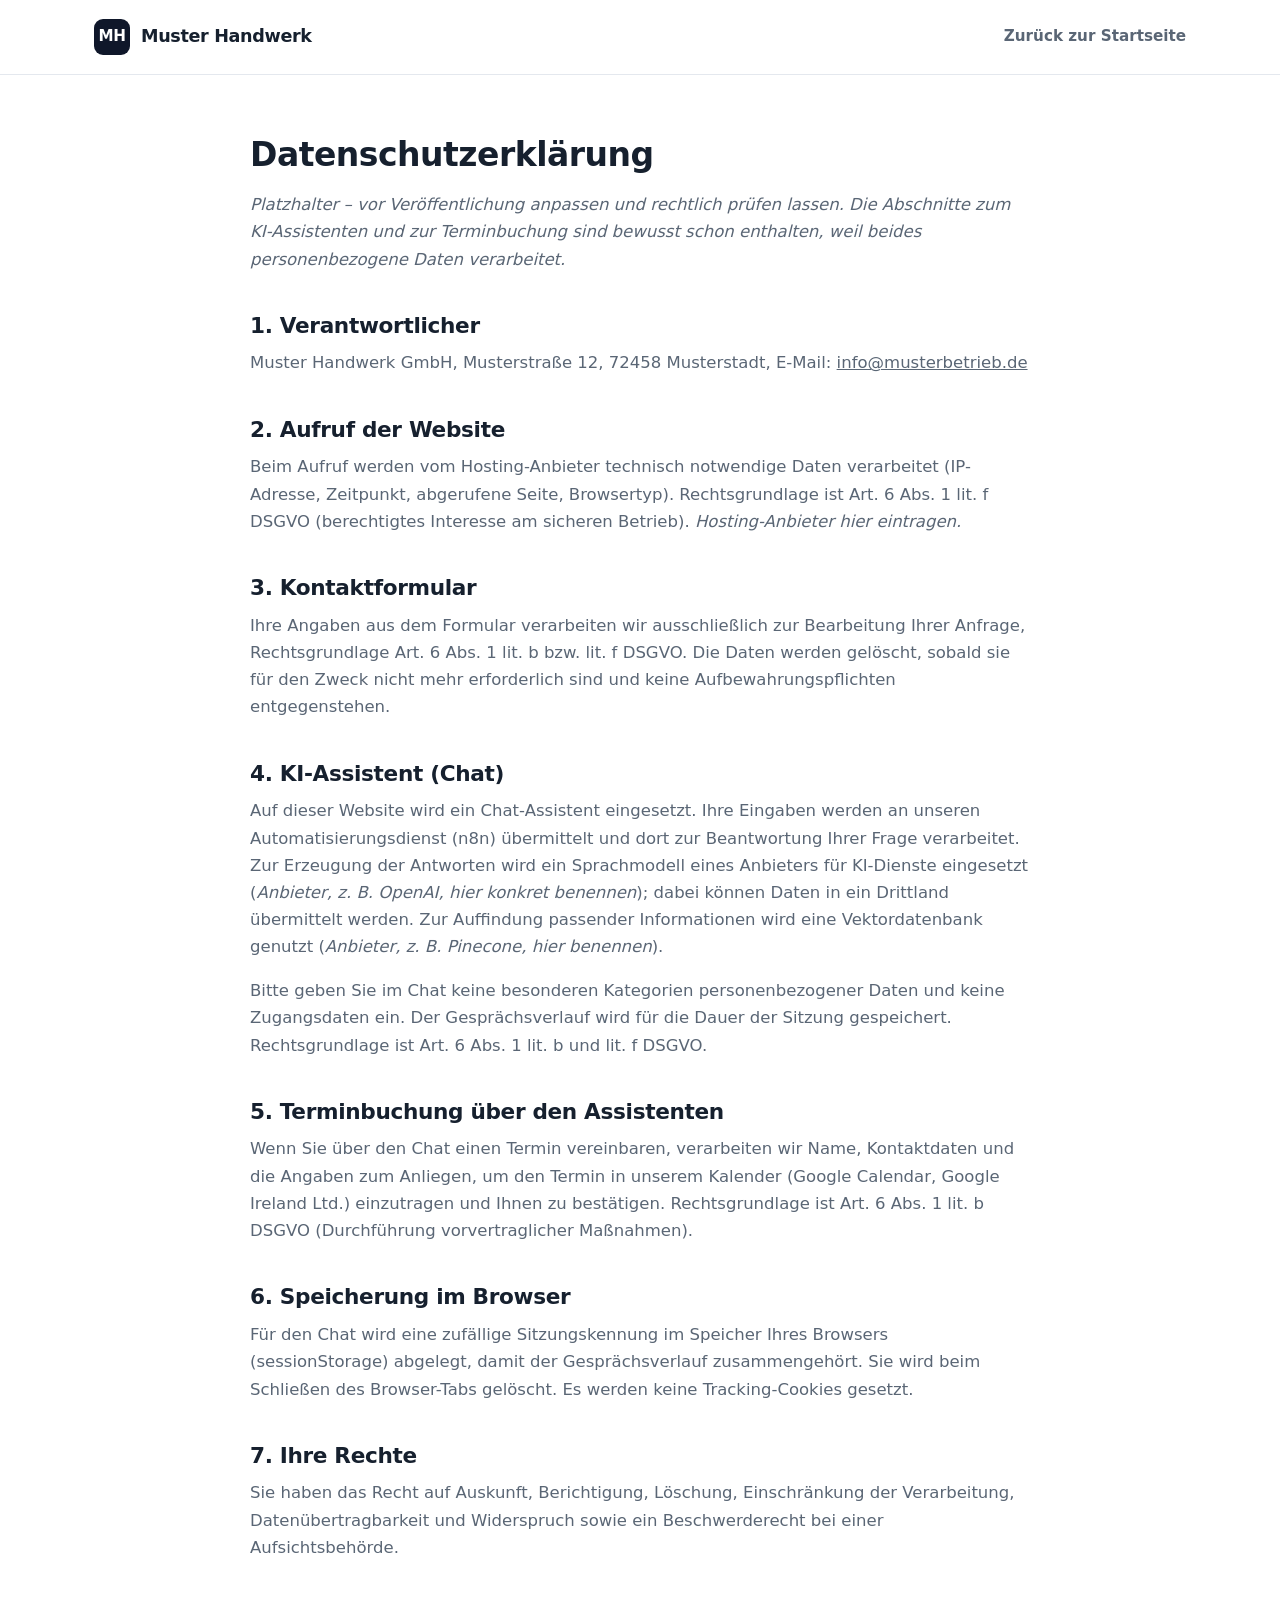
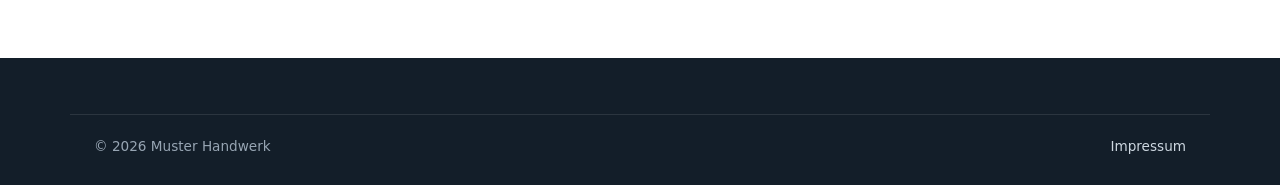
==== datenschutz.html @ c3aaf813 "Initialisierung der website" ====
<!doctype html>
<html lang="de">
<head>
  <meta charset="utf-8">
  <meta name="viewport" content="width=device-width, initial-scale=1">
  <title>Datenschutz</title>
  <link rel="stylesheet" href="assets/style.css">
  <link rel="icon" href="data:,">
</head>
<body>

<header class="kopf">
  <div class="wrap kopf__inhalt">
    <a class="logo" href="index.html">
      <span class="logo__mark">MH</span>
      <span data-cfg="firma.name">Muster Handwerk</span>
    </a>
    <nav class="nav" id="nav"><a href="index.html">Zurück zur Startseite</a></nav>
  </div>
</header>

<main class="wrap rechtstext">
  <h1>Datenschutzerklärung</h1>
  <p><em>Platzhalter – vor Veröffentlichung anpassen und rechtlich prüfen lassen. Die Abschnitte zum
    KI-Assistenten und zur Terminbuchung sind bewusst schon enthalten, weil beides personenbezogene
    Daten verarbeitet.</em></p>

  <h2>1. Verantwortlicher</h2>
  <p>
    <span data-cfg="firma.name"></span> <span data-cfg="firma.rechtsform"></span>,
    <span data-cfg="kontakt.strasse"></span>,
    <span data-cfg="kontakt.plz"></span> <span data-cfg="kontakt.stadt"></span>,
    E-Mail: <a href="#" data-mail><span data-cfg="kontakt.email"></span></a>
  </p>

  <h2>2. Aufruf der Website</h2>
  <p>Beim Aufruf werden vom Hosting-Anbieter technisch notwendige Daten verarbeitet (IP-Adresse,
    Zeitpunkt, abgerufene Seite, Browsertyp). Rechtsgrundlage ist Art. 6 Abs. 1 lit. f DSGVO
    (berechtigtes Interesse am sicheren Betrieb). <em>Hosting-Anbieter hier eintragen.</em></p>

  <h2>3. Kontaktformular</h2>
  <p>Ihre Angaben aus dem Formular verarbeiten wir ausschließlich zur Bearbeitung Ihrer Anfrage,
    Rechtsgrundlage Art. 6 Abs. 1 lit. b bzw. lit. f DSGVO. Die Daten werden gelöscht, sobald sie
    für den Zweck nicht mehr erforderlich sind und keine Aufbewahrungspflichten entgegenstehen.</p>

  <h2>4. KI-Assistent (Chat)</h2>
  <p>Auf dieser Website wird ein Chat-Assistent eingesetzt. Ihre Eingaben werden an unseren
    Automatisierungsdienst (n8n) übermittelt und dort zur Beantwortung Ihrer Frage verarbeitet.
    Zur Erzeugung der Antworten wird ein Sprachmodell eines Anbieters für KI-Dienste eingesetzt
    (<em>Anbieter, z. B. OpenAI, hier konkret benennen</em>); dabei können Daten in ein Drittland
    übermittelt werden. Zur Auffindung passender Informationen wird eine Vektordatenbank genutzt
    (<em>Anbieter, z. B. Pinecone, hier benennen</em>).</p>
  <p>Bitte geben Sie im Chat keine besonderen Kategorien personenbezogener Daten und keine
    Zugangsdaten ein. Der Gesprächsverlauf wird für die Dauer der Sitzung gespeichert.
    Rechtsgrundlage ist Art. 6 Abs. 1 lit. b und lit. f DSGVO.</p>

  <h2>5. Terminbuchung über den Assistenten</h2>
  <p>Wenn Sie über den Chat einen Termin vereinbaren, verarbeiten wir Name, Kontaktdaten und die
    Angaben zum Anliegen, um den Termin in unserem Kalender (Google Calendar, Google Ireland Ltd.)
    einzutragen und Ihnen zu bestätigen. Rechtsgrundlage ist Art. 6 Abs. 1 lit. b DSGVO
    (Durchführung vorvertraglicher Maßnahmen).</p>

  <h2>6. Speicherung im Browser</h2>
  <p>Für den Chat wird eine zufällige Sitzungskennung im Speicher Ihres Browsers
    (sessionStorage) abgelegt, damit der Gesprächsverlauf zusammengehört. Sie wird beim Schließen
    des Browser-Tabs gelöscht. Es werden keine Tracking-Cookies gesetzt.</p>

  <h2>7. Ihre Rechte</h2>
  <p>Sie haben das Recht auf Auskunft, Berichtigung, Löschung, Einschränkung der Verarbeitung,
    Datenübertragbarkeit und Widerspruch sowie ein Beschwerderecht bei einer Aufsichtsbehörde.</p>
</main>

<footer class="fuss">
  <div class="wrap fuss__unten">
    <span>© <span data-jahr></span> <span data-cfg="firma.name"></span></span>
    <span><a href="impressum.html">Impressum</a></span>
  </div>
</footer>

<script src="assets/config.js"></script>
<script src="assets/app.js"></script>
</body>
</html>
---- assets/style.css ----
/* Demoseite Handwerk - Layout & Design.
   Farben kommen aus config.js und werden von app.js als CSS-Variablen gesetzt. */

:root {
  --primaer: #0f172a;
  --akzent: #2563eb;
  --akzent-dark: #1d4ed8;
  --akzent-hell: #eaf0fe;
  --akzent-licht: #93b4fd;   /* fuer blaue Akzente auf dunklem Grund */
  --akzent-text: #fff;
  --hell: #f6f8fb;
  --text: #16202e;
  --text-leise: #5a6675;
  --linie: #e4e8ee;
  --weiss: #fff;
  --radius: 8px;
  --schatten: 0 1px 2px rgba(15, 23, 42, .05), 0 10px 28px rgba(15, 23, 42, .07);
  --breite: 1140px;
  --font: "Inter", "Segoe UI", system-ui, -apple-system, sans-serif;
}

* { box-sizing: border-box; }
html { scroll-behavior: smooth; }
body {
  margin: 0; font-family: var(--font); color: var(--text);
  background: var(--weiss); line-height: 1.65; font-size: 16.5px;
  -webkit-font-smoothing: antialiased;
}
img { max-width: 100%; display: block; }
a { color: inherit; }

.wrap { max-width: var(--breite); margin: 0 auto; padding: 0 24px; }
.abschnitt { padding: 88px 0; }
.abschnitt--hell { background: var(--hell); }
.abschnitt--dunkel { background: var(--primaer); color: #eef1f4; }

h1, h2, h3 { line-height: 1.2; letter-spacing: -.015em; margin: 0 0 .5em; }
h2 { font-size: clamp(1.7rem, 3.4vw, 2.4rem); }
h3 { font-size: 1.16rem; }
p { margin: 0 0 1em; }

.kicker {
  display: inline-block; font-size: .78rem; font-weight: 700; letter-spacing: .13em;
  text-transform: uppercase; color: var(--akzent-dark); margin-bottom: 12px;
}
.abschnitt--dunkel .kicker { color: var(--akzent-licht); }
.lead { font-size: 1.08rem; color: var(--text-leise); max-width: 62ch; }
.abschnitt--dunkel .lead { color: #b9c3ce; }
.kopfzeile-block { max-width: 62ch; margin-bottom: 44px; }

/* --- Buttons --- */
.btn {
  display: inline-flex; align-items: center; gap: 9px; cursor: pointer;
  padding: 13px 24px; border-radius: var(--radius); border: 1.5px solid transparent;
  font: inherit; font-weight: 650; font-size: .97rem; text-decoration: none;
  transition: transform .12s ease, background .18s ease, box-shadow .18s ease;
}
.btn:active { transform: translateY(1px); }
.btn--primaer { background: var(--akzent); color: var(--akzent-text); }
.btn--primaer:hover { background: var(--akzent-dark); }
.btn--dunkel { background: var(--primaer); color: #fff; }
.btn--dunkel:hover { background: #1e293b; }
.btn--geist { background: transparent; border-color: rgba(255, 255, 255, .34); color: #fff; }
.btn--geist:hover { background: rgba(255, 255, 255, .1); }
.btn--linie { background: var(--weiss); border-color: var(--linie); color: var(--text); }
.btn--linie:hover { border-color: var(--primaer); }

/* --- Kopfzeile --- */
.kopf {
  position: sticky; top: 0; z-index: 40; background: rgba(255, 255, 255, .93);
  backdrop-filter: blur(10px); border-bottom: 1px solid var(--linie);
}
.kopf__inhalt { display: flex; align-items: center; gap: 28px; height: 74px; }
.logo { display: flex; align-items: center; gap: 11px; font-weight: 800; font-size: 1.1rem; text-decoration: none; letter-spacing: -.02em; }
.logo__mark {
  width: 36px; height: 36px; border-radius: 9px; background: var(--primaer); color: #fff;
  display: grid; place-items: center; font-size: .95rem; font-weight: 800;
}
.logo img { max-height: 40px; width: auto; }
.nav { display: flex; gap: 26px; margin-left: auto; }
.nav a { text-decoration: none; font-weight: 550; font-size: .95rem; color: var(--text-leise); }
.nav a:hover { color: var(--primaer); }
.kopf__tel { display: flex; align-items: center; gap: 8px; font-weight: 700; text-decoration: none; white-space: nowrap; }
.kopf__burger { display: none; background: none; border: 0; font-size: 1.6rem; cursor: pointer; margin-left: auto; }

/* --- Hero: Text links, Bild rechts --- */
.hero { padding: 72px 0 64px; background: var(--weiss); }
.hero__raster { display: grid; grid-template-columns: 1.05fr .95fr; gap: 56px; align-items: center; }
.hero h1 { font-size: clamp(2rem, 4.6vw, 3.1rem); margin-bottom: 18px; }
.hero__lead { font-size: 1.12rem; color: var(--text-leise); max-width: 52ch; }
.hero__badge {
  display: inline-flex; align-items: center; gap: 9px; background: var(--hell);
  border: 1px solid var(--linie); padding: 7px 14px; border-radius: 999px;
  font-size: .83rem; font-weight: 600; margin-bottom: 20px; color: var(--text-leise);
}
.punkt { width: 8px; height: 8px; border-radius: 50%; background: #22c55e; box-shadow: 0 0 0 4px rgba(34, 197, 94, .18); }
.hero__aktionen { display: flex; flex-wrap: wrap; gap: 12px; margin-top: 30px; }
.hero__bild { border-radius: 14px; overflow: hidden; background: var(--hell); box-shadow: var(--schatten); }
.hero__bild img { width: 100%; height: 100%; object-fit: cover; aspect-ratio: 4 / 3; }

/* --- Zahlenleiste --- */
.fakten { display: grid; grid-template-columns: repeat(auto-fit, minmax(160px, 1fr)); gap: 24px; padding: 30px 0; border-top: 1px solid var(--linie); border-bottom: 1px solid var(--linie); }
.fakt b { display: block; font-size: 1.7rem; letter-spacing: -.02em; color: var(--primaer); }
.fakt span { font-size: .87rem; color: var(--text-leise); }

/* --- Leistungen --- */
.raster { display: grid; gap: 24px; grid-template-columns: repeat(auto-fit, minmax(295px, 1fr)); }
.karte {
  background: var(--weiss); border: 1px solid var(--linie); border-radius: 12px; overflow: hidden;
  transition: box-shadow .18s ease, border-color .18s ease;
}
.karte:hover { box-shadow: var(--schatten); border-color: #ccd5e0; }
.karte__bild { display: block; width: 100%; aspect-ratio: 16 / 10; object-fit: cover; background: var(--hell); }
.karte__inhalt { padding: 26px 26px 28px; }
.karte__icon {
  width: 44px; height: 44px; border-radius: 10px; background: var(--akzent-hell); color: var(--akzent-dark);
  display: grid; place-items: center; margin-bottom: 16px;
}
.karte__icon svg { width: 26px; height: 26px; }
.karte ul { list-style: none; padding: 0; margin: 16px 0 0; }
.karte li { position: relative; padding-left: 24px; font-size: .94rem; color: var(--text-leise); margin-bottom: 7px; }
.karte li::before {
  content: ""; position: absolute; left: 2px; top: .58em; width: 9px; height: 5px;
  border-left: 2px solid var(--akzent); border-bottom: 2px solid var(--akzent); transform: rotate(-45deg);
}
.karte__frage {
  margin-top: 20px; background: none; border: 0; padding: 0; cursor: pointer; font: inherit;
  font-size: .92rem; font-weight: 650; color: var(--akzent-dark); display: inline-flex; align-items: center; gap: 6px;
}
.karte__frage:hover { color: var(--primaer); }

/* --- Ablauf --- */
.schritte { display: grid; gap: 28px; grid-template-columns: repeat(auto-fit, minmax(250px, 1fr)); counter-reset: s; }
.schritt { counter-increment: s; padding-top: 8px; }
.schritt::before {
  content: counter(s, decimal-leading-zero); display: block; font-size: 2.1rem; font-weight: 800;
  color: var(--akzent); letter-spacing: -.03em; margin-bottom: 8px;
}

/* --- Referenzen / Stimmen --- */
.ref { background: var(--weiss); border-left: 3px solid var(--akzent); border-radius: 0 12px 12px 0; padding: 24px 26px; box-shadow: var(--schatten); }
.stimmen { display: grid; gap: 22px; grid-template-columns: repeat(auto-fit, minmax(300px, 1fr)); margin-top: 40px; }
.stimme { background: rgba(255, 255, 255, .06); border: 1px solid rgba(255, 255, 255, .1); border-radius: 12px; padding: 26px; }
.stimme p { font-size: 1.03rem; }
.stimme cite { font-style: normal; font-size: .87rem; color: var(--akzent-licht); }

/* --- Notdienst --- */
.notdienst {
  display: flex; flex-wrap: wrap; align-items: center; gap: 22px; justify-content: space-between;
  background: var(--primaer); color: #fff; border-radius: 14px; padding: 30px 34px;
}
.notdienst h3 { margin: 0 0 4px; font-size: 1.25rem; }
.notdienst p { margin: 0; color: #a8b4c4; font-size: .95rem; }

/* --- Über uns --- */
.ueber-raster { display: grid; grid-template-columns: 1fr 1fr; gap: 56px; align-items: center; }
.ueber-raster img { border-radius: 14px; box-shadow: var(--schatten); aspect-ratio: 4 / 3; object-fit: cover; width: 100%; }
.haken { list-style: none; padding: 0; margin: 22px 0 0; }
.haken li { position: relative; padding-left: 28px; margin-bottom: 10px; color: var(--text-leise); }
.haken li::before {
  content: ""; position: absolute; left: 3px; top: .5em; width: 10px; height: 6px;
  border-left: 2px solid var(--akzent); border-bottom: 2px solid var(--akzent); transform: rotate(-45deg);
}

/* --- Kontakt --- */
.kontakt-raster { display: grid; gap: 44px; grid-template-columns: 1fr 1fr; align-items: start; }
.info-zeile { display: flex; gap: 14px; padding: 15px 0; border-bottom: 1px solid var(--linie); }
.info-zeile:last-child { border-bottom: 0; }
.info-zeile svg { width: 20px; height: 20px; color: var(--akzent-dark); flex: none; margin-top: 3px; }
.info-zeile b { display: block; font-size: .8rem; text-transform: uppercase; letter-spacing: .07em; color: var(--text-leise); font-weight: 700; }
.info-zeile a { text-decoration: none; font-weight: 600; }
.zeiten { list-style: none; margin: 0; padding: 0; }
.zeiten li { display: flex; justify-content: space-between; gap: 16px; font-size: .93rem; padding: 5px 0; }
.zeiten span:last-child { color: var(--text-leise); }

form { background: var(--weiss); border: 1px solid var(--linie); border-radius: 14px; padding: 30px; box-shadow: var(--schatten); }
.feld { margin-bottom: 16px; }
.feld label { display: block; font-size: .86rem; font-weight: 650; margin-bottom: 6px; }
.feld input, .feld textarea, .feld select {
  width: 100%; padding: 11px 13px; border: 1.5px solid var(--linie); border-radius: 8px;
  font: inherit; font-size: .95rem; background: #fdfcfb;
}
.feld input:focus, .feld textarea:focus, .feld select:focus { outline: 0; border-color: var(--akzent); background: #fff; }
.feld textarea { min-height: 118px; resize: vertical; }
.form-hinweis { font-size: .8rem; color: var(--text-leise); margin: 12px 0 0; }
.form-status { font-size: .9rem; margin-top: 12px; font-weight: 600; }

/* --- FAQ --- */
.faq { max-width: 800px; }
.faq details { border-bottom: 1px solid var(--linie); padding: 4px 0; }
.faq summary { cursor: pointer; padding: 16px 0; font-weight: 650; list-style: none; display: flex; justify-content: space-between; gap: 16px; }
.faq summary::-webkit-details-marker { display: none; }
.faq summary::after { content: "+"; color: var(--akzent-dark); font-size: 1.35rem; line-height: 1; }
.faq details[open] summary::after { content: "\2013"; }
.faq details p { color: var(--text-leise); margin: 0 0 16px; padding-right: 40px; }

/* --- Fusszeile --- */
.fuss { background: #131e29; color: #97a5b3; padding: 56px 0 28px; font-size: .92rem; }
.fuss a { color: #cdd7e0; text-decoration: none; }
.fuss a:hover { color: var(--akzent-licht); }
.fuss__raster { display: grid; gap: 34px; grid-template-columns: 1.6fr 1fr 1fr; margin-bottom: 34px; }
.fuss h4 { color: #fff; font-size: .82rem; text-transform: uppercase; letter-spacing: .1em; margin: 0 0 14px; }
.fuss ul { list-style: none; margin: 0; padding: 0; }
.fuss li { margin-bottom: 8px; }
.fuss__unten { border-top: 1px solid rgba(255, 255, 255, .1); padding-top: 20px; display: flex; flex-wrap: wrap; gap: 14px; justify-content: space-between; font-size: .85rem; }

/* --- Chat-Widget --- */
.chat-knopf {
  position: fixed; right: 22px; bottom: 22px; z-index: 60; display: flex; align-items: center; gap: 10px;
  background: var(--primaer); color: #fff; border: 0; border-radius: 999px; padding: 14px 22px 14px 18px;
  font: inherit; font-weight: 650; cursor: pointer; box-shadow: 0 10px 30px rgba(16, 28, 40, .34);
  transition: transform .15s ease;
}
.chat-knopf:hover { transform: translateY(-2px); }
.chat-knopf svg { width: 21px; height: 21px; }
.chat-knopf__ping { position: absolute; top: 10px; right: 14px; width: 10px; height: 10px; border-radius: 50%; background: #5ddc9a; }
.chat-knopf[hidden] { display: none; }

.chat {
  position: fixed; right: 22px; bottom: 22px; z-index: 61; width: 396px; max-width: calc(100vw - 32px);
  height: 620px; max-height: calc(100vh - 40px); background: var(--weiss); border-radius: 18px;
  box-shadow: 0 24px 64px rgba(13, 22, 32, .34); display: flex; flex-direction: column; overflow: hidden;
  animation: chat-auf .2s ease;
}
@keyframes chat-auf { from { opacity: 0; transform: translateY(14px); } }
.chat[hidden] { display: none; }
.chat__kopf { background: var(--primaer); color: #fff; padding: 17px 18px; display: flex; align-items: center; gap: 12px; }
.chat__avatar { width: 40px; height: 40px; border-radius: 11px; background: var(--akzent); color: var(--akzent-text); display: grid; place-items: center; font-weight: 800; flex: none; }
.chat__kopf strong { display: block; font-size: .97rem; }
.chat__kopf span { font-size: .8rem; color: #b5c1cd; }
.chat__zu { margin-left: auto; background: none; border: 0; color: #fff; font-size: 1.5rem; line-height: 1; cursor: pointer; opacity: .75; }
.chat__zu:hover { opacity: 1; }
.chat__verlauf { flex: 1; overflow-y: auto; padding: 20px 18px; background: var(--hell); display: flex; flex-direction: column; gap: 12px; }
.blase { max-width: 84%; padding: 12px 15px; border-radius: 14px; font-size: .95rem; line-height: 1.55; word-wrap: break-word; }
.blase p { margin: 0 0 .6em; }
.blase p:last-child { margin-bottom: 0; }
.blase--bot { background: var(--weiss); border: 1px solid var(--linie); border-bottom-left-radius: 4px; align-self: flex-start; }
.blase--ich { background: var(--primaer); color: #fff; border-bottom-right-radius: 4px; align-self: flex-end; }
.blase--hinweis { align-self: center; background: var(--akzent-hell); border: 1px dashed #a9c0f5; color: #1e3a8a; font-size: .84rem; text-align: center; max-width: 100%; }
.blase a { color: var(--akzent-dark); }
.blase--ich a { color: #a9c8ff; }
.tippt { display: flex; gap: 4px; align-self: flex-start; padding: 14px 16px; background: var(--weiss); border: 1px solid var(--linie); border-radius: 14px; }
.tippt i { width: 7px; height: 7px; border-radius: 50%; background: #b3bcc6; animation: tippt 1.2s infinite; }
.tippt i:nth-child(2) { animation-delay: .18s; }
.tippt i:nth-child(3) { animation-delay: .36s; }
@keyframes tippt { 0%, 60%, 100% { opacity: .35; transform: translateY(0); } 30% { opacity: 1; transform: translateY(-3px); } }
.chat__vorschlaege { display: flex; flex-wrap: wrap; gap: 7px; padding: 0 18px 12px; background: var(--hell); }
.chat__vorschlaege button {
  background: var(--weiss); border: 1px solid var(--linie); border-radius: 999px; padding: 7px 13px;
  font: inherit; font-size: .84rem; cursor: pointer; color: var(--text-leise);
}
.chat__vorschlaege button:hover { border-color: var(--akzent); color: var(--text); }
.chat__eingabe { display: flex; gap: 9px; padding: 13px 14px; border-top: 1px solid var(--linie); background: var(--weiss); }
.chat__eingabe textarea {
  flex: 1; border: 1.5px solid var(--linie); border-radius: 10px; padding: 10px 12px; font: inherit;
  font-size: .94rem; resize: none; max-height: 110px; min-height: 42px;
}
.chat__eingabe textarea:focus { outline: 0; border-color: var(--akzent); }
.chat__senden { border: 0; background: var(--akzent); color: var(--akzent-text); border-radius: 10px; width: 44px; display: grid; place-items: center; cursor: pointer; flex: none; }
.chat__senden:disabled { opacity: .45; cursor: default; }
.chat__senden svg { width: 19px; height: 19px; }
.chat__fuss { font-size: .72rem; color: var(--text-leise); text-align: center; padding: 0 14px 11px; background: var(--weiss); }

/* --- Rechtstexte --- */
.rechtstext { max-width: 780px; padding: 60px 0 80px; }
.rechtstext h2 { font-size: 1.35rem; margin-top: 40px; }
.rechtstext p, .rechtstext li { color: var(--text-leise); }

/* --- Mobil --- */
@media (max-width: 900px) {
  .kontakt-raster, .fuss__raster, .hero__raster, .ueber-raster { grid-template-columns: 1fr; gap: 36px; }
  .hero { padding: 48px 0 40px; }
}
@media (max-width: 760px) {
  .abschnitt { padding: 60px 0; }
  .kopf__tel span { display: none; }
  .nav {
    position: absolute; top: 74px; left: 0; right: 0; flex-direction: column; gap: 0;
    background: #fff; border-bottom: 1px solid var(--linie); padding: 8px 24px 18px; display: none;
  }
  .nav.offen { display: flex; }
  .nav a { padding: 11px 0; border-bottom: 1px solid var(--linie); }
  .kopf__burger { display: block; }
  .kopf__tel { margin-left: 0; }
  .notdienst { padding: 26px; }
  .chat { right: 0; bottom: 0; width: 100%; max-width: 100%; height: 100%; max-height: 100%; border-radius: 0; }
  .chat-knopf { right: 16px; bottom: 16px; }
}
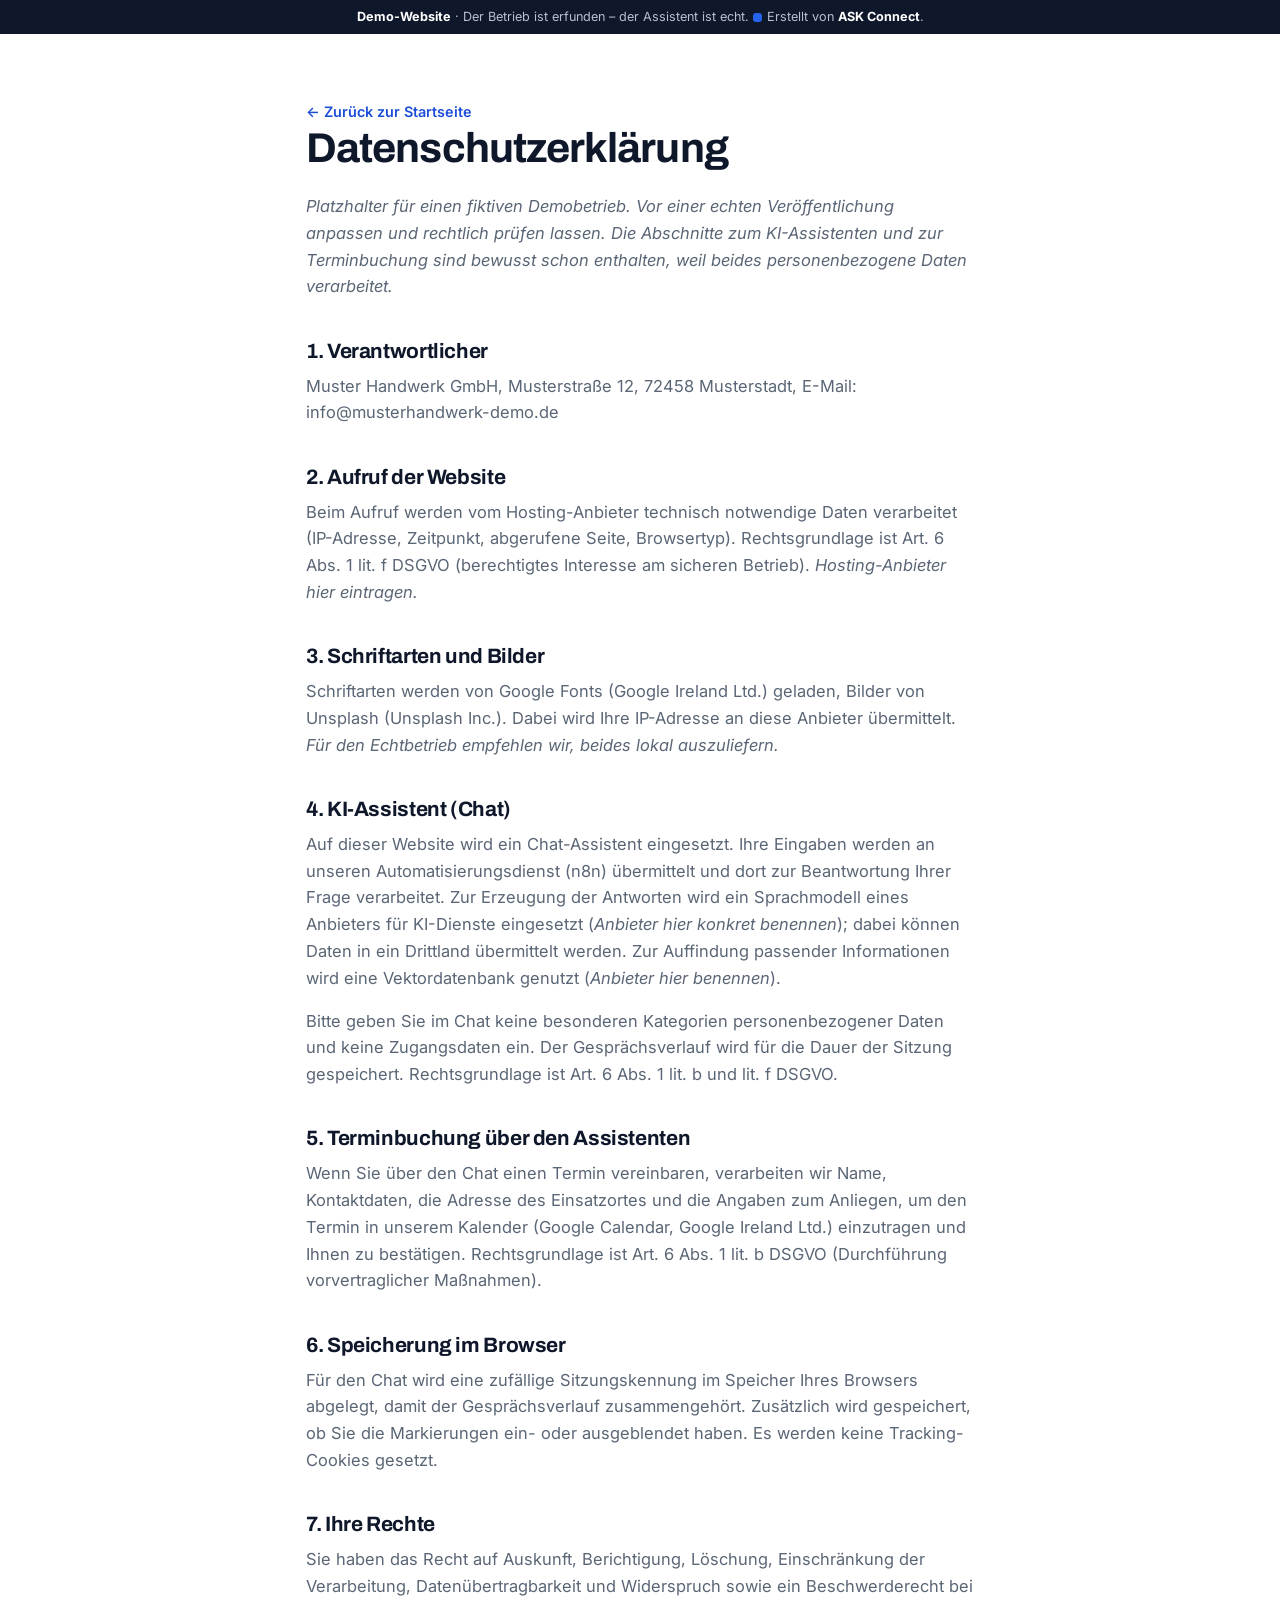
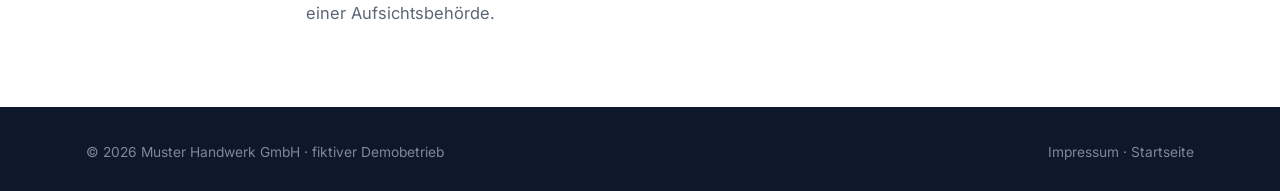
==== commit 6609fb67: "Demoseite Handwerk auf den Stand der Kfz-Demo bringen Die bisherige Fassung war eine fruehere, deutl" ====
--- a/datenschutz.html
+++ b/datenschutz.html
@@ -1,83 +1,92 @@
 <!doctype html>
 <html lang="de">
 <head>
-  <meta charset="utf-8">
-  <meta name="viewport" content="width=device-width, initial-scale=1">
-  <title>Datenschutz</title>
-  <link rel="stylesheet" href="assets/style.css">
-  <link rel="icon" href="data:,">
+<meta charset="utf-8">
+<meta name="viewport" content="width=device-width, initial-scale=1">
+<title>Datenschutz – Muster Handwerk (Demo)</title>
+<meta name="robots" content="noindex, nofollow">
+<link rel="icon" href="data:image/svg+xml,<svg xmlns='http://www.w3.org/2000/svg' viewBox='0 0 100 100'><rect width='100' height='100' rx='22' fill='%230F172A'/><path d='M60 24l16 16-12 12-16-16z' fill='%232563EB'/><path d='M52 44 24 72a8 8 0 0 0 11 11l28-28z' fill='%232563EB'/><path d='M46 20 66 40' stroke='%232563EB' stroke-width='7' stroke-linecap='round'/></svg>">
+<link rel="preconnect" href="https://fonts.googleapis.com">
+<link rel="preconnect" href="https://fonts.gstatic.com" crossorigin>
+<link href="https://fonts.googleapis.com/css2?family=Archivo:wght@600;700;800&family=Inter:wght@400;500;600;700;800&display=swap" rel="stylesheet">
+<link rel="stylesheet" href="assets/styles.css">
+<style>
+  .rechtstext{ max-width:74ch; padding-block:clamp(34px,6vw,64px); }
+  .rechtstext h1{ font-size:clamp(1.9rem,5vw,2.6rem); margin-bottom:.5em; }
+  .rechtstext h2{ font-size:clamp(1.1rem,2.6vw,1.3rem); margin-top:1.9em; }
+  .rechtstext p{ margin:0 0 1em; }
+  .rechtstext a{ color:var(--ac6); }
+  .zurueck{ display:inline-flex; align-items:center; gap:8px; font-weight:600;
+            font-size:.9rem; color:var(--ac6); text-decoration:none; }
+</style>
 </head>
 <body>
 
-<header class="kopf">
-  <div class="wrap kopf__inhalt">
-    <a class="logo" href="index.html">
-      <span class="logo__mark">MH</span>
-      <span data-cfg="firma.name">Muster Handwerk</span>
-    </a>
-    <nav class="nav" id="nav"><a href="index.html">Zurück zur Startseite</a></nav>
-  </div>
-</header>
+<div class="demobar">
+  <b>Demo-Website</b><span class="dbfull"> · Der Betrieb ist erfunden – der Assistent ist echt.</span>
+  <span class="pin"></span>Erstellt von <b>ASK Connect</b>.
+</div>
 
 <main class="wrap rechtstext">
+  <a class="zurueck" href="index.html">← Zurück zur Startseite</a>
   <h1>Datenschutzerklärung</h1>
-  <p><em>Platzhalter – vor Veröffentlichung anpassen und rechtlich prüfen lassen. Die Abschnitte zum
-    KI-Assistenten und zur Terminbuchung sind bewusst schon enthalten, weil beides personenbezogene
-    Daten verarbeitet.</em></p>
+  <p><em>Platzhalter für einen fiktiven Demobetrieb. Vor einer echten Veröffentlichung
+    anpassen und rechtlich prüfen lassen. Die Abschnitte zum KI-Assistenten und zur
+    Terminbuchung sind bewusst schon enthalten, weil beides personenbezogene Daten
+    verarbeitet.</em></p>
 
   <h2>1. Verantwortlicher</h2>
-  <p>
-    <span data-cfg="firma.name"></span> <span data-cfg="firma.rechtsform"></span>,
-    <span data-cfg="kontakt.strasse"></span>,
-    <span data-cfg="kontakt.plz"></span> <span data-cfg="kontakt.stadt"></span>,
-    E-Mail: <a href="#" data-mail><span data-cfg="kontakt.email"></span></a>
-  </p>
+  <p>Muster Handwerk GmbH, Musterstraße 12, 72458 Musterstadt,
+    E-Mail: info@musterhandwerk-demo.de</p>
 
   <h2>2. Aufruf der Website</h2>
-  <p>Beim Aufruf werden vom Hosting-Anbieter technisch notwendige Daten verarbeitet (IP-Adresse,
-    Zeitpunkt, abgerufene Seite, Browsertyp). Rechtsgrundlage ist Art. 6 Abs. 1 lit. f DSGVO
-    (berechtigtes Interesse am sicheren Betrieb). <em>Hosting-Anbieter hier eintragen.</em></p>
+  <p>Beim Aufruf werden vom Hosting-Anbieter technisch notwendige Daten verarbeitet
+    (IP-Adresse, Zeitpunkt, abgerufene Seite, Browsertyp). Rechtsgrundlage ist
+    Art. 6 Abs. 1 lit. f DSGVO (berechtigtes Interesse am sicheren Betrieb).
+    <em>Hosting-Anbieter hier eintragen.</em></p>
 
-  <h2>3. Kontaktformular</h2>
-  <p>Ihre Angaben aus dem Formular verarbeiten wir ausschließlich zur Bearbeitung Ihrer Anfrage,
-    Rechtsgrundlage Art. 6 Abs. 1 lit. b bzw. lit. f DSGVO. Die Daten werden gelöscht, sobald sie
-    für den Zweck nicht mehr erforderlich sind und keine Aufbewahrungspflichten entgegenstehen.</p>
+  <h2>3. Schriftarten und Bilder</h2>
+  <p>Schriftarten werden von Google Fonts (Google Ireland Ltd.) geladen, Bilder von
+    Unsplash (Unsplash Inc.). Dabei wird Ihre IP-Adresse an diese Anbieter übermittelt.
+    <em>Für den Echtbetrieb empfehlen wir, beides lokal auszuliefern.</em></p>
 
   <h2>4. KI-Assistent (Chat)</h2>
-  <p>Auf dieser Website wird ein Chat-Assistent eingesetzt. Ihre Eingaben werden an unseren
-    Automatisierungsdienst (n8n) übermittelt und dort zur Beantwortung Ihrer Frage verarbeitet.
-    Zur Erzeugung der Antworten wird ein Sprachmodell eines Anbieters für KI-Dienste eingesetzt
-    (<em>Anbieter, z. B. OpenAI, hier konkret benennen</em>); dabei können Daten in ein Drittland
-    übermittelt werden. Zur Auffindung passender Informationen wird eine Vektordatenbank genutzt
-    (<em>Anbieter, z. B. Pinecone, hier benennen</em>).</p>
-  <p>Bitte geben Sie im Chat keine besonderen Kategorien personenbezogener Daten und keine
-    Zugangsdaten ein. Der Gesprächsverlauf wird für die Dauer der Sitzung gespeichert.
-    Rechtsgrundlage ist Art. 6 Abs. 1 lit. b und lit. f DSGVO.</p>
+  <p>Auf dieser Website wird ein Chat-Assistent eingesetzt. Ihre Eingaben werden an
+    unseren Automatisierungsdienst (n8n) übermittelt und dort zur Beantwortung Ihrer
+    Frage verarbeitet. Zur Erzeugung der Antworten wird ein Sprachmodell eines
+    Anbieters für KI-Dienste eingesetzt (<em>Anbieter hier konkret benennen</em>);
+    dabei können Daten in ein Drittland übermittelt werden. Zur Auffindung passender
+    Informationen wird eine Vektordatenbank genutzt (<em>Anbieter hier benennen</em>).</p>
+  <p>Bitte geben Sie im Chat keine besonderen Kategorien personenbezogener Daten und
+    keine Zugangsdaten ein. Der Gesprächsverlauf wird für die Dauer der Sitzung
+    gespeichert. Rechtsgrundlage ist Art. 6 Abs. 1 lit. b und lit. f DSGVO.</p>
 
   <h2>5. Terminbuchung über den Assistenten</h2>
-  <p>Wenn Sie über den Chat einen Termin vereinbaren, verarbeiten wir Name, Kontaktdaten und die
-    Angaben zum Anliegen, um den Termin in unserem Kalender (Google Calendar, Google Ireland Ltd.)
-    einzutragen und Ihnen zu bestätigen. Rechtsgrundlage ist Art. 6 Abs. 1 lit. b DSGVO
-    (Durchführung vorvertraglicher Maßnahmen).</p>
+  <p>Wenn Sie über den Chat einen Termin vereinbaren, verarbeiten wir Name,
+    Kontaktdaten, die Adresse des Einsatzortes und die Angaben zum Anliegen, um den
+    Termin in unserem Kalender (Google Calendar, Google Ireland Ltd.) einzutragen und
+    Ihnen zu bestätigen. Rechtsgrundlage ist Art. 6 Abs. 1 lit. b DSGVO (Durchführung
+    vorvertraglicher Maßnahmen).</p>
 
   <h2>6. Speicherung im Browser</h2>
   <p>Für den Chat wird eine zufällige Sitzungskennung im Speicher Ihres Browsers
-    (sessionStorage) abgelegt, damit der Gesprächsverlauf zusammengehört. Sie wird beim Schließen
-    des Browser-Tabs gelöscht. Es werden keine Tracking-Cookies gesetzt.</p>
+    abgelegt, damit der Gesprächsverlauf zusammengehört. Zusätzlich wird gespeichert,
+    ob Sie die Markierungen ein- oder ausgeblendet haben. Es werden keine
+    Tracking-Cookies gesetzt.</p>
 
   <h2>7. Ihre Rechte</h2>
-  <p>Sie haben das Recht auf Auskunft, Berichtigung, Löschung, Einschränkung der Verarbeitung,
-    Datenübertragbarkeit und Widerspruch sowie ein Beschwerderecht bei einer Aufsichtsbehörde.</p>
+  <p>Sie haben das Recht auf Auskunft, Berichtigung, Löschung, Einschränkung der
+    Verarbeitung, Datenübertragbarkeit und Widerspruch sowie ein Beschwerderecht bei
+    einer Aufsichtsbehörde.</p>
 </main>
 
-<footer class="fuss">
-  <div class="wrap fuss__unten">
-    <span>© <span data-jahr></span> <span data-cfg="firma.name"></span></span>
-    <span><a href="impressum.html">Impressum</a></span>
+<footer class="foot">
+  <div class="wrap footin">
+    <span>© <span id="jahr">2026</span> Muster Handwerk GmbH · fiktiver Demobetrieb</span>
+    <span><a href="impressum.html">Impressum</a> · <a href="index.html">Startseite</a></span>
   </div>
 </footer>
 
-<script src="assets/config.js"></script>
-<script src="assets/app.js"></script>
+<script>document.getElementById('jahr').textContent = new Date().getFullYear();</script>
 </body>
 </html>
--- a/assets/styles.css
+++ b/assets/styles.css
@@ -0,0 +1,1246 @@
+/* =========================================================================
+   Muster Handwerk – Demoseite (Onepager)
+   Gestaltungsprinzip: Die Betriebsseite ist Kulisse und bleibt zurückhaltend.
+   Alles, was ASK Connect liefert, trägt die Markierung .kizone und sticht heraus.
+   ========================================================================= */
+
+:root{
+  --ink:#0F172A; --ink2:#16202E; --body:#5A6675; --soft:#8791A1;
+  --line:#E4E8EE; --bg:#fff; --bg2:#F6F8FB; --bg3:#EAEEF4;
+
+  --ac:#2563EB; --ac6:#1D4ED8; --ac7:#1E3A8A; --acs:#EAF0FE;
+  --ok:#15A06A; --wa:#25D366;
+
+  --r:12px; --rl:20px; --rx:28px;
+  --sh1:0 1px 2px rgba(15,23,42,.05), 0 2px 8px rgba(15,23,42,.05);
+  --sh2:0 4px 14px rgba(15,23,42,.07), 0 16px 40px rgba(15,23,42,.09);
+  --sh3:0 12px 28px rgba(15,23,42,.12), 0 34px 76px rgba(15,23,42,.16);
+  --shk:0 8px 26px rgba(37,99,235,.28);
+
+  --wrap:1180px; --pad:clamp(18px,4.5vw,36px);
+  --sans:'Inter',-apple-system,BlinkMacSystemFont,'Segoe UI',Roboto,sans-serif;
+  --disp:'Archivo','Inter',-apple-system,sans-serif;
+  --mono:ui-monospace,'SF Mono',Menlo,monospace;
+  --navH:64px;
+}
+
+*,*::before,*::after{ box-sizing:border-box; }
+html{ -webkit-text-size-adjust:100%; scroll-behavior:smooth; scroll-padding-top:calc(var(--navH) + 14px); }
+@media (prefers-reduced-motion:reduce){
+  html{ scroll-behavior:auto; }
+  *,*::before,*::after{ animation-duration:.01ms!important; animation-iteration-count:1!important; transition-duration:.01ms!important; }
+}
+
+body{
+  margin:0; font-family:var(--sans); font-size:16.5px; line-height:1.62;
+  color:var(--body); background:var(--bg); -webkit-font-smoothing:antialiased;
+  overflow-x:hidden;
+}
+img{ max-width:100%; display:block; }
+svg{ display:block; }   /* verhindert Grundlinien-Versatz in Icon-Kaesten */
+a{ color:inherit; }
+button{ font:inherit; }
+
+h1,h2,h3{ font-family:var(--disp); color:var(--ink); line-height:1.14; margin:0 0 .45em; font-weight:700; }
+h1{ font-size:clamp(2.15rem,6.2vw,3.5rem); letter-spacing:-.022em; }
+h2{ font-size:clamp(1.7rem,4.4vw,2.45rem); letter-spacing:-.018em; }
+h3{ font-size:clamp(1.12rem,2.8vw,1.34rem); letter-spacing:-.012em; }
+h4{ font-family:var(--sans); font-size:1rem; font-weight:700; color:var(--ink); line-height:1.35; margin:0 0 .4em; }
+p{ margin:0 0 1em; } p:last-child{ margin-bottom:0; }
+
+.wrap{ width:100%; max-width:var(--wrap); margin-inline:auto; padding-inline:var(--pad); }
+section{ padding:clamp(52px,7vw,92px) 0; scroll-margin-top:var(--navH); }
+.bg2{ background:var(--bg2); }
+.dark{ background:var(--ink); color:#A9B4C2; }
+.dark h2,.dark h3,.dark h4{ color:#fff; }
+
+.eyebrow{
+  display:inline-flex; align-items:center; gap:8px; margin-bottom:12px;
+  font-size:.72rem; font-weight:800; letter-spacing:.16em; text-transform:uppercase; color:var(--ac6);
+}
+.dark .eyebrow{ color:var(--ac); }
+.sechead{ max-width:660px; margin-bottom:clamp(28px,4vw,44px); }
+.sechead.mid{ margin-inline:auto; text-align:center; }
+.sechead p{ font-size:1.05rem; }
+.lead{ font-size:1.06rem; }
+.small{ font-size:.86rem; } .mut{ color:var(--soft); } .mid{ text-align:center; }
+.mb0{ margin-bottom:0; }
+
+/* ---------- Buttons ---------- */
+.btn{
+  display:inline-flex; align-items:center; justify-content:center; gap:9px;
+  font-size:.94rem; font-weight:650; padding:14px 24px; border-radius:10px;
+  border:1.5px solid transparent; cursor:pointer; text-decoration:none; white-space:nowrap;
+  transition:transform .15s, box-shadow .15s, background .15s, border-color .15s, color .15s;
+}
+.btn svg{ width:18px; height:18px; flex:none; }
+.btn:active{ transform:translateY(1px); }
+.b-pri{ background:var(--ac); color:#fff; box-shadow:var(--shk); }
+.b-pri:hover{ background:var(--ac6); transform:translateY(-2px); }
+.b-gho{ background:transparent; color:var(--ink); border-color:var(--line); }
+.b-gho:hover{ background:var(--ink); color:#fff; border-color:var(--ink); }
+.b-lig{ background:rgba(255,255,255,.1); color:#fff; border-color:rgba(255,255,255,.3); }
+.b-lig:hover{ background:#fff; color:var(--ink); }
+.b-lg{ padding:17px 32px; font-size:1rem; }
+.brow{ display:flex; flex-wrap:wrap; gap:12px; }
+
+/* =========================================================================
+   MARKIERUNG – das Herzstück
+   ========================================================================= */
+.kizone{
+  position:relative; border-radius:var(--rl);
+  box-shadow:0 0 0 2.5px var(--ac), 0 0 0 8px rgba(37,99,235,.13), var(--sh2);
+  transition:box-shadow .35s ease;
+}
+.kiflag{
+  position:absolute; top:-13px; left:18px; z-index:4;
+  display:inline-flex; align-items:center; gap:6px;
+  background:var(--ac); color:#fff; padding:5px 12px 5px 10px; border-radius:100px;
+  font-size:.685rem; font-weight:800; letter-spacing:.1em; text-transform:uppercase;
+  white-space:nowrap; box-shadow:0 4px 12px rgba(37,99,235,.42);
+}
+.kiflag svg{ width:13px; height:13px; }
+.kiflag.rechts{ left:auto; right:18px; }
+
+/* einmaliger Aufmerksamkeits-Puls beim Sichtbarwerden */
+@keyframes kipuls{
+  0%{ box-shadow:0 0 0 2.5px var(--ac), 0 0 0 8px rgba(37,99,235,.13), var(--sh2); }
+  40%{ box-shadow:0 0 0 3px var(--ac), 0 0 0 20px rgba(37,99,235,0), var(--sh2); }
+  100%{ box-shadow:0 0 0 2.5px var(--ac), 0 0 0 8px rgba(37,99,235,.13), var(--sh2); }
+}
+.kizone.puls{ animation:kipuls 1.5s ease-out 2; }
+
+/* Markierungen ausschalten */
+body.plain .kizone{ box-shadow:var(--sh2); animation:none; }
+body.plain .kiflag{ display:none; }
+body.plain .kihint{ display:none; }
+
+/* Hinweiszeile unter markierten Bereichen */
+.kihint{
+  display:flex; align-items:flex-start; gap:8px; margin-top:12px;
+  font-size:.815rem; color:var(--ac6); font-weight:600; line-height:1.45;
+}
+.kihint svg{ width:15px; height:15px; flex:none; margin-top:2px; }
+.dark .kihint{ color:var(--ac); }
+
+/* =========================================================================
+   KOPF
+   ========================================================================= */
+.demobar{
+  background:var(--ink); color:#B6C0CE; font-size:.79rem; text-align:center;
+  padding:8px 14px; line-height:1.45;
+}
+.demobar b{ color:#fff; }
+.demobar .pin{
+  display:inline-block; width:9px; height:9px; border-radius:3px;
+  background:var(--ac); margin-right:5px; vertical-align:-1px;
+}
+
+header.top{
+  position:sticky; top:0; z-index:800; background:rgba(255,255,255,.94);
+  backdrop-filter:saturate(180%) blur(12px); border-bottom:1px solid var(--line);
+}
+header.top.scr{ box-shadow:0 3px 18px rgba(15,23,42,.09); }
+.topin{ display:flex; align-items:center; gap:14px; height:var(--navH); }
+
+.brand{ display:flex; align-items:center; gap:10px; text-decoration:none; flex:none; }
+.bmark{
+  width:38px; height:38px; border-radius:9px; flex:none; display:grid; place-items:center;
+  background:linear-gradient(145deg,var(--ink),#2B3543); position:relative; overflow:hidden;
+}
+.bmark::after{ content:''; position:absolute; inset:auto 0 0 0; height:3px; background:var(--ac); }
+.bmark svg{ width:21px; height:21px; color:var(--ac); }
+.bname{ font-family:var(--disp); font-size:1.24rem; font-weight:700; letter-spacing:-.015em; color:var(--ink); line-height:1; }
+.bsub{ font-size:.6rem; letter-spacing:.14em; text-transform:uppercase; color:var(--soft); font-weight:700; }
+
+.nav{ display:flex; gap:2px; margin-left:auto; }
+.nav a{
+  padding:9px 13px; border-radius:8px; text-decoration:none; font-size:.9rem;
+  font-weight:550; color:var(--body); white-space:nowrap; transition:.15s;
+}
+.nav a:hover{ background:var(--bg2); color:var(--ink); }
+.nav a.on{ color:var(--ink); font-weight:700; }
+.nav a.ki{ color:var(--ac6); font-weight:700; background:var(--acs); }
+.nav a.ki:hover{ background:var(--ac); color:#fff; }
+body.plain .nav a.ki{ background:transparent; color:var(--body); font-weight:550; }
+
+.tcta{ display:flex; align-items:center; gap:9px; flex:none; }
+
+/* Markierungs-Schalter */
+.tog{
+  display:inline-flex; align-items:center; gap:8px; cursor:pointer; user-select:none;
+  font-size:.78rem; font-weight:650; color:var(--body); white-space:nowrap;
+  padding:7px 12px 7px 9px; border:1px solid var(--line); border-radius:100px; background:#fff;
+}
+.tog:hover{ border-color:var(--ac); color:var(--ink); }
+.tog input{ position:absolute; opacity:0; pointer-events:none; }
+.togsw{ width:32px; height:18px; border-radius:100px; background:var(--ac); position:relative; transition:.2s; flex:none; }
+.togsw::after{ content:''; position:absolute; top:2px; left:16px; width:14px; height:14px; border-radius:50%; background:#fff; transition:.2s; }
+.tog input:not(:checked) + .togsw{ background:var(--bg3); }
+.tog input:not(:checked) + .togsw::after{ left:2px; }
+
+/* Mobile Ankerleiste */
+.pills{ display:none; }
+@media (max-width:940px){
+  .nav{ display:none; }
+  .pills{
+    display:flex; gap:7px; overflow-x:auto; scrollbar-width:none;
+    padding:9px var(--pad) 10px; background:#fff; border-bottom:1px solid var(--line);
+    position:sticky; top:var(--navH); z-index:790; -webkit-overflow-scrolling:touch;
+  }
+  .pills::-webkit-scrollbar{ display:none; }
+  .pills a{
+    flex:none; padding:8px 15px; border-radius:100px; text-decoration:none;
+    font-size:.83rem; font-weight:650; color:var(--body);
+    background:var(--bg2); border:1px solid var(--line); white-space:nowrap;
+  }
+  .pills a.on{ background:var(--ink); color:#fff; border-color:var(--ink); }
+  .pills a.ki{ background:var(--ac); color:#fff; border-color:var(--ac); }
+  body.plain .pills a.ki{ background:var(--bg2); color:var(--body); border-color:var(--line); }
+  html{ scroll-padding-top:calc(var(--navH) + 54px); }
+}
+@media (max-width:600px){
+  .tcta .btn{ display:none; }
+  .tog{ padding:6px 10px 6px 8px; font-size:.74rem; }
+  .togtxt{ display:none; }
+  .bsub{ display:none; }
+}
+
+/* =========================================================================
+   HERO
+   ========================================================================= */
+.hero{ position:relative; background:var(--ink); overflow:hidden; }
+.herobg{ position:absolute; inset:0; }
+.herobg img{ width:100%; height:100%; object-fit:cover; opacity:.42; }
+.herobg::after{
+  content:''; position:absolute; inset:0;
+  background:linear-gradient(105deg,rgba(15,23,42,.97) 0%,rgba(15,23,42,.90) 38%,rgba(15,23,42,.55) 100%);
+}
+.heroin{
+  position:relative; display:grid; grid-template-columns:1fr 430px; gap:clamp(28px,4vw,56px);
+  align-items:center; padding-block:clamp(40px,6vw,72px) clamp(44px,6vw,76px);
+}
+@media (max-width:980px){ .heroin{ grid-template-columns:1fr; gap:34px; } }
+
+.hero h1{ color:#fff; margin-bottom:16px; }
+.hero h1 em{ font-style:normal; color:var(--ac); }
+.herotxt p{ color:#B4BFCD; font-size:clamp(1rem,2.2vw,1.12rem); max-width:46ch; margin-bottom:22px; }
+
+.hbadges{ display:flex; flex-wrap:wrap; gap:8px; margin-bottom:20px; }
+.hbadge{
+  display:inline-flex; align-items:center; gap:6px; font-size:.76rem; font-weight:650;
+  padding:6px 12px; border-radius:100px; background:rgba(255,255,255,.09);
+  border:1px solid rgba(255,255,255,.17); color:#D7DEE7;
+}
+.hbadge svg{ width:13px; height:13px; color:var(--ac); }
+.htel{
+  display:inline-flex; align-items:center; gap:9px; color:#fff; text-decoration:none;
+  font-weight:700; font-size:1.05rem;
+}
+.htel svg{ width:18px; height:18px; color:var(--ac); }
+
+/* =========================================================================
+   CHAT (inline im Hero + schwebend)
+   ========================================================================= */
+.chatbox{
+  background:#fff; border-radius:var(--rl); overflow:hidden;
+  display:flex; flex-direction:column; height:480px;
+}
+@media (max-width:980px){ .chatbox{ height:440px; } }
+@media (max-width:420px){ .chatbox{ height:410px; } }
+
+.chead{
+  flex:none; background:linear-gradient(135deg,var(--ink),#28323F); color:#fff;
+  padding:14px 16px; display:flex; align-items:center; gap:11px;
+}
+.cav{ width:38px; height:38px; border-radius:10px; background:var(--ac); display:grid; place-items:center; flex:none; }
+.cav svg{ width:20px; height:20px; color:#fff; }
+.chead b{ display:block; font-size:.95rem; line-height:1.25; }
+.chead span{ font-size:.755rem; color:#9AA6B6; display:flex; align-items:center; gap:5px; }
+.dotlive{ width:7px; height:7px; border-radius:50%; background:var(--ok); flex:none; }
+.dotlive::after{ content:''; }
+.cx{ margin-left:auto; background:none; border:0; color:#8E9AAA; cursor:pointer; font-size:21px; line-height:1; padding:3px 6px; border-radius:6px; }
+.cx:hover{ background:rgba(255,255,255,.12); color:#fff; }
+
+.clog{
+  flex:1; overflow-y:auto; padding:16px 14px; background:var(--bg2);
+  display:flex; flex-direction:column; gap:9px; scroll-behavior:smooth;
+}
+.msg{
+  max-width:88%; padding:11px 14px; border-radius:var(--r); font-size:.9rem; line-height:1.5;
+  white-space:pre-wrap; word-break:break-word; animation:mpop .22s cubic-bezier(.2,.7,.3,1);
+}
+@keyframes mpop{ from{ opacity:0; transform:translateY(6px); } }
+.msg.bot{ background:#fff; color:var(--ink2); border:1px solid var(--line); border-bottom-left-radius:3px; align-self:flex-start; }
+.msg.me{ background:var(--ac); color:#fff; border-bottom-right-radius:3px; align-self:flex-end; }
+.msg.err{ background:#FEF2F2; border:1px solid #FECACA; color:#9F1239; font-size:.85rem; }
+.msg strong{ font-weight:700; }
+
+.typ{ display:flex; gap:4px; align-items:center; padding:13px 14px; }
+.typ i{ width:6px; height:6px; border-radius:50%; background:var(--soft); animation:bob 1.3s infinite; }
+.typ i:nth-child(2){ animation-delay:.16s } .typ i:nth-child(3){ animation-delay:.32s }
+@keyframes bob{ 0%,60%,100%{ transform:translateY(0); opacity:.4 } 30%{ transform:translateY(-5px); opacity:1 } }
+
+.chips{ display:flex; flex-wrap:wrap; gap:6px; padding:0 14px 11px; background:var(--bg2); }
+.chip{
+  font-size:.795rem; padding:7px 12px; border-radius:100px; cursor:pointer;
+  background:#fff; border:1px solid var(--line); color:var(--ink2); transition:.15s;
+}
+.chip:hover{ border-color:var(--ac); color:var(--ac6); background:var(--acs); }
+
+.cfoot{ flex:none; border-top:1px solid var(--line); background:#fff; padding:10px 11px 7px; }
+.cform{ display:flex; gap:8px; align-items:flex-end; }
+.cform textarea{
+  flex:1; font:inherit; font-size:.9rem; resize:none; max-height:100px; min-width:0;
+  padding:10px 13px; border:1.5px solid var(--line); border-radius:19px; background:var(--bg2);
+}
+.cform textarea:focus{ outline:none; border-color:var(--ac); background:#fff; }
+.csend{
+  width:39px; height:39px; flex:none; border-radius:50%; border:0; cursor:pointer;
+  background:var(--ac); color:#fff; display:grid; place-items:center; transition:.15s;
+}
+.csend:hover:not(:disabled){ background:var(--ac6); }
+.csend:disabled{ opacity:.38; cursor:default; }
+.csend svg{ width:18px; height:18px; }
+.clegal{ text-align:center; font-size:.69rem; color:var(--soft); padding:6px 4px 1px; }
+
+/* schwebendes Fenster */
+.fab{
+  position:fixed; right:18px; bottom:18px; z-index:860; width:58px; height:58px;
+  border-radius:50%; border:0; cursor:pointer; background:var(--ac); color:#fff;
+  display:grid; place-items:center; box-shadow:var(--shk),0 2px 8px rgba(0,0,0,.22);
+  opacity:0; transform:scale(.6); pointer-events:none; transition:.25s cubic-bezier(.2,.7,.3,1);
+}
+.fab.show{ opacity:1; transform:none; pointer-events:auto; }
+.fab:hover{ background:var(--ac6); }
+.fab svg{ width:25px; height:25px; }
+.fab .ic2{ position:absolute; opacity:0; transform:rotate(-90deg) scale(.6); }
+.fab.open .ic1{ opacity:0; transform:rotate(90deg) scale(.6); }
+.fab.open .ic2{ opacity:1; transform:none; }
+.fab .pip{ position:absolute; top:1px; right:1px; width:14px; height:14px; border-radius:50%; background:var(--ok); border:2.5px solid #fff; }
+
+.float{
+  position:fixed; right:18px; bottom:86px; z-index:855;
+  width:min(378px,calc(100vw - 28px)); height:min(560px,calc(100vh - 120px));
+  border-radius:var(--rl); overflow:hidden; box-shadow:var(--sh3);
+  opacity:0; transform:translateY(14px) scale(.97); pointer-events:none;
+  transition:.25s cubic-bezier(.2,.7,.3,1);
+}
+.float.open{ opacity:1; transform:none; pointer-events:auto; }
+.float .chatbox{ height:100%; border-radius:0; }
+@media (max-width:480px){
+  .float{ right:10px; left:10px; width:auto; bottom:84px; height:min(520px,calc(100vh - 110px)); }
+  .fab{ right:14px; bottom:14px; }
+}
+
+/* =========================================================================
+   LEISTUNGEN
+   ========================================================================= */
+.grid{ display:grid; gap:18px; }
+.g2{ grid-template-columns:repeat(2,minmax(0,1fr)); }
+.g3{ grid-template-columns:repeat(3,minmax(0,1fr)); }
+@media (max-width:900px){ .g3{ grid-template-columns:repeat(2,minmax(0,1fr)); } }
+@media (max-width:620px){ .g2,.g3{ grid-template-columns:1fr; } }
+.grid > *{ min-width:0; }
+
+.svc{
+  background:#fff; border:1px solid var(--line); border-radius:var(--rl);
+  overflow:hidden; display:flex; flex-direction:column; transition:box-shadow .2s, transform .2s;
+}
+.svc:hover{ box-shadow:var(--sh2); transform:translateY(-3px); }
+.svcimg{ aspect-ratio:16/9; overflow:hidden; background:var(--bg3); position:relative; }
+.svcimg img{ width:100%; height:100%; object-fit:cover; }
+.svcico{
+  position:absolute; left:14px; bottom:14px; width:40px; height:40px; border-radius:10px;
+  background:var(--ac); display:grid; place-items:center; box-shadow:0 4px 14px rgba(37,99,235,.45);
+}
+.svcico svg{ width:20px; height:20px; color:#fff; }
+.svcpreis{
+  position:absolute; right:12px; top:12px; background:rgba(15,23,42,.86); color:#fff;
+  font-size:.8rem; font-weight:700; padding:5px 11px; border-radius:100px; backdrop-filter:blur(6px);
+}
+.svctop{ display:block; flex:1; }
+.svctxt{ padding:16px 16px 0; }
+.svcask{ padding:12px 16px 16px; }
+.svc h3{ font-size:1.22rem; margin-bottom:6px; }
+.svc p{ font-size:.9rem; margin-bottom:0; }
+
+/* Der Ask-Button: sieht aus wie ein Chat-Eingabefeld */
+.ask{
+  display:flex; align-items:center; gap:9px; width:100%; text-align:left; cursor:pointer;
+  background:var(--acs); border:1.5px solid var(--ac); border-radius:100px;
+  padding:9px 9px 9px 14px; color:var(--ac7); font-size:.855rem; font-weight:600;
+  transition:.16s; line-height:1.35;
+}
+.ask:hover{ background:var(--ac); color:#fff; box-shadow:var(--shk); transform:translateY(-1px); }
+.ask .q{ flex:1; min-width:0; overflow:hidden; text-overflow:ellipsis; white-space:nowrap; }
+.ask .go{
+  width:30px; height:30px; border-radius:50%; background:var(--ac); color:#fff;
+  display:grid; place-items:center; flex:none; transition:.16s;
+}
+.ask:hover .go{ background:#fff; color:var(--ac); }
+.ask .go svg{ width:15px; height:15px; }
+.asklabel{
+  display:flex; align-items:center; gap:6px; margin-bottom:7px;
+  font-size:.665rem; font-weight:800; letter-spacing:.1em; text-transform:uppercase; color:var(--ac6);
+}
+.asklabel svg{ width:12px; height:12px; }
+body.plain .ask{ background:#fff; border-color:var(--line); color:var(--ink2); }
+body.plain .ask .go{ background:var(--bg3); color:var(--body); }
+body.plain .asklabel{ display:none; }
+
+.weitere{
+  margin-top:20px; text-align:center; font-size:.92rem; color:var(--soft);
+  padding:14px; background:var(--bg2); border-radius:var(--r);
+}
+
+/* =========================================================================
+   BAUSTEINE (unser Angebot)
+   ========================================================================= */
+.bst{ display:grid; grid-template-columns:1fr 1fr; gap:clamp(26px,4vw,56px); align-items:center; }
+.bst + .bst{ margin-top:clamp(44px,6vw,80px); }
+.bst.rev .bstdemo{ order:2; }
+@media (max-width:900px){
+  .bst{ grid-template-columns:1fr; gap:26px; }
+  /* Ueberschrift und Erklaerung zuerst, die Darstellung darunter */
+  .bstdemo{ order:2; }
+}
+.bst > *{ min-width:0; }
+.bstdemo{ display:flex; justify-content:center; }
+.bstnum{
+  display:inline-block; font-family:var(--disp); font-size:.85rem; font-weight:700;
+  letter-spacing:.18em; text-transform:uppercase; color:var(--ac); margin-bottom:10px;
+}
+.bst h3{ font-size:clamp(1.4rem,3.1vw,1.95rem); letter-spacing:-.018em; }
+
+.wins{ display:grid; gap:9px; margin-top:18px; }
+.win{ display:flex; gap:11px; align-items:flex-start; min-width:0; }
+.win .winic{ width:28px; height:28px; border-radius:8px; background:rgba(37,99,235,.16); display:grid; place-items:center; flex:none; }
+.win .winic svg{ width:15px; height:15px; color:var(--ac); }
+.win b{ display:block; font-size:.91rem; color:#fff; line-height:1.4; }
+.win span{ font-size:.855rem; display:block; }
+.bstlight .win b{ color:var(--ink); }
+.bstlight .winic{ background:var(--acs); }
+.bstlight .winic svg{ color:var(--ac6); }
+
+/* ---------- Telefon-Mockup ---------- */
+.phone{
+  width:min(300px,100%); flex:none; background:#0A0C10; border-radius:34px; padding:9px;
+  box-shadow:var(--sh3),0 0 0 1px rgba(255,255,255,.08) inset; position:relative;
+}
+.phone::before{
+  content:''; position:absolute; top:19px; left:50%; transform:translateX(-50%);
+  width:84px; height:20px; background:#0A0C10; border-radius:12px; z-index:5;
+}
+.pscreen{ background:#fff; border-radius:26px; overflow:hidden; height:530px; display:flex; flex-direction:column; }
+.pstat{ flex:none; height:38px; display:flex; align-items:flex-end; justify-content:space-between; padding:0 20px 4px; font-size:.68rem; font-weight:700; color:#fff; }
+
+.wahead{ flex:none; background:#075E54; color:#fff; padding:8px 12px; display:flex; align-items:center; gap:10px; }
+.wahead .av{ width:33px; height:33px; border-radius:50%; background:var(--ac); display:grid; place-items:center; flex:none; }
+.wahead .av svg{ width:17px; height:17px; color:#fff; }
+.wahead b{ font-size:.86rem; display:block; line-height:1.2; }
+.wahead span{ font-size:.67rem; color:#9FD8CF; }
+.wabody{
+  flex:1; overflow:hidden; padding:11px 9px; display:flex; flex-direction:column; gap:6px;
+  justify-content:flex-end; background:#ECE5DD;
+  background-image:radial-gradient(circle at 22% 32%,rgba(0,0,0,.03) 1px,transparent 1px);
+  background-size:20px 20px;
+}
+.wamsg{
+  max-width:84%; padding:6px 9px 4px; border-radius:8px; font-size:.775rem; line-height:1.42;
+  color:#111B21; box-shadow:0 1px 1px rgba(0,0,0,.12); animation:mpop .26s cubic-bezier(.2,.7,.3,1);
+  white-space:pre-wrap;
+}
+.wamsg.in{ background:#fff; align-self:flex-start; border-top-left-radius:2px; }
+.wamsg.out{ background:#DCF8C6; align-self:flex-end; border-top-right-radius:2px; }
+.watime{ display:block; text-align:right; font-size:.6rem; color:#667781; margin-top:2px; }
+.watime .ck{ color:#4FC3F7; letter-spacing:-2px; margin-left:3px; }
+.wafoot{ flex:none; background:#F0F0F0; padding:7px 10px; display:flex; align-items:center; gap:7px; }
+.wain{ flex:1; background:#fff; border-radius:100px; padding:8px 13px; font-size:.75rem; color:#8696A0; }
+.wamic{ width:32px; height:32px; border-radius:50%; background:#128C7E; display:grid; place-items:center; flex:none; }
+.wamic svg{ width:15px; height:15px; color:#fff; }
+
+/* Instagram */
+.ighead{ flex:none; background:#fff; border-bottom:1px solid #DBDBDB; padding:9px 12px; display:flex; align-items:center; gap:9px; }
+.iglogo{ font-family:var(--disp); font-size:1.18rem; font-weight:700; color:#262626; }
+.ighead .sp{ margin-left:auto; display:flex; gap:12px; color:#262626; }
+.ighead .sp svg{ width:18px; height:18px; }
+.igfeed{ flex:1; overflow:hidden; background:#fff; }
+.igtrack{ display:flex; flex-direction:column; }
+.igpost{ border-bottom:1px solid #EFEFEF; }
+.igbar{ display:flex; align-items:center; gap:8px; padding:8px 11px; }
+.igav{ width:28px; height:28px; border-radius:50%; flex:none; padding:2px; background:linear-gradient(45deg,#F58529,#DD2A7B,#8134AF); }
+.igav i{ display:block; width:100%; height:100%; border-radius:50%; background:var(--ink); color:var(--ac); font-style:normal; font-size:.52rem; font-weight:800; display:grid; place-items:center; }
+.igbar b{ font-size:.74rem; color:#262626; }
+.igbar span{ font-size:.63rem; color:#8E8E8E; display:block; }
+.igimg{ aspect-ratio:1; position:relative; overflow:hidden; background:var(--ink); }
+.igimg img{ width:100%; height:100%; object-fit:cover; }
+.igov{ position:absolute; inset:0; display:flex; flex-direction:column; justify-content:flex-end; padding:13px; background:linear-gradient(0deg,rgba(10,12,16,.88),rgba(10,12,16,.1) 60%); }
+.igov b{ font-family:var(--disp); font-size:1.26rem; color:#fff; letter-spacing:-.015em; line-height:1.1; display:block; }
+.igov b em{ font-style:normal; color:var(--ac); }
+.igov span{ font-size:.66rem; color:#D6DEE8; margin-top:4px; }
+.igacts{ display:flex; gap:12px; padding:8px 11px 2px; color:#262626; }
+.igacts svg{ width:19px; height:19px; }
+.igacts .last{ margin-left:auto; }
+.iglikes{ padding:0 11px 3px; font-size:.7rem; font-weight:700; color:#262626; }
+.igcap{ padding:1px 11px 10px; font-size:.705rem; color:#262626; line-height:1.4; }
+.igcap .tags{ color:#00376B; }
+
+/* Flow */
+.flow{ width:100%; max-width:400px; background:#fff; border-radius:var(--rl); overflow:hidden; }
+.flowhead{ background:var(--ink); color:#fff; padding:12px 15px; display:flex; align-items:center; gap:9px; font-size:.83rem; font-weight:650; }
+.flowhead .lt{ width:7px; height:7px; border-radius:50%; background:var(--ok); flex:none; }
+.flowhead .cnt{ margin-left:auto; font-size:.72rem; color:#8E9AAA; font-weight:500; }
+.flowbody{ padding:15px; }
+.fstep{ display:flex; gap:12px; position:relative; padding-bottom:17px; opacity:.3; transition:opacity .4s; }
+.fstep:last-child{ padding-bottom:0; }
+.fstep.live{ opacity:1; }
+.fstep::after{ content:''; position:absolute; left:15px; top:33px; bottom:2px; width:2px; background:var(--line); }
+.fstep:last-child::after{ display:none; }
+.fstep.live::after{ background:linear-gradient(180deg,var(--ac),var(--line)); }
+.fnode{ width:32px; height:32px; border-radius:9px; flex:none; display:grid; place-items:center; background:var(--bg3); position:relative; z-index:2; transition:.4s; }
+.fstep.live .fnode{ background:var(--ac); box-shadow:0 0 0 4px rgba(37,99,235,.16); }
+.fnode svg{ width:16px; height:16px; color:var(--soft); transition:.4s; }
+.fstep.live .fnode svg{ color:#fff; }
+.fbody{ min-width:0; padding-top:1px; }
+.fbody b{ display:block; font-size:.87rem; color:var(--ink); line-height:1.3; }
+.fbody span{ font-size:.785rem; color:var(--soft); }
+.fbody .out{
+  margin-top:7px; background:var(--bg2); border:1px solid var(--line); border-radius:9px;
+  padding:8px 10px; font-size:.735rem; color:var(--ink2); font-family:var(--mono); line-height:1.5;
+  max-height:0; overflow:hidden; opacity:0; transition:.45s;
+}
+.fstep.live .fbody .out{ max-height:170px; opacity:1; }
+.flowfoot{ background:var(--bg2); border-top:1px solid var(--line); padding:13px 15px; display:flex; align-items:center; justify-content:space-between; gap:10px; }
+.flowfoot b{ font-family:var(--disp); font-size:1.55rem; color:var(--ink); line-height:1; display:block; }
+.flowfoot span{ font-size:.74rem; color:var(--soft); }
+.replay{ font-size:.78rem; font-weight:650; padding:7px 13px; border-radius:100px; border:1px solid var(--line); background:#fff; color:var(--ink2); cursor:pointer; }
+.replay:hover{ border-color:var(--ac); color:var(--ac6); }
+
+/* =========================================================================
+   ÜBER UNS / KONTAKT (schlicht)
+   ========================================================================= */
+.split{ display:grid; grid-template-columns:1fr 1fr; gap:clamp(26px,4vw,52px); align-items:center; }
+@media (max-width:820px){ .split{ grid-template-columns:1fr; } }
+.split > *{ min-width:0; }
+.split img{ width:100%; border-radius:var(--rl); aspect-ratio:4/3; object-fit:cover; box-shadow:var(--sh2); }
+
+.zahlen{ display:grid; grid-template-columns:repeat(3,1fr); gap:14px; margin-top:22px; }
+.zahl b{ display:block; font-family:var(--disp); font-size:2rem; color:var(--ink); line-height:1; }
+.zahl span{ font-size:.79rem; color:var(--soft); }
+
+.card{ background:#fff; border:1px solid var(--line); border-radius:var(--rl); padding:22px 20px; }
+.card.kizone{ border-color:transparent; }
+.kv{ margin:0 0 16px; } .kv:last-child{ margin-bottom:0; }
+.kv dt{ font-size:.7rem; letter-spacing:.12em; text-transform:uppercase; color:var(--soft); font-weight:700; }
+.kv dd{ margin:0; font-size:1rem; color:var(--ink); font-weight:600; }
+.kv dd a{ text-decoration:none; } .kv dd a:hover{ color:var(--ac); }
+.hours{ list-style:none; margin:0; padding:0; }
+.hours li{ display:flex; justify-content:space-between; gap:12px; padding:9px 0; border-bottom:1px solid var(--line); font-size:.92rem; }
+.hours li:last-child{ border-bottom:0; }
+.hours b{ color:var(--ink); font-weight:600; }
+.hours .zu{ color:var(--soft); }
+
+/* =========================================================================
+   FÜR WERKSTATTINHABER
+   ========================================================================= */
+.pak{ background:#fff; border:1px solid var(--line); border-radius:var(--rl); padding:24px 20px; display:flex; flex-direction:column; position:relative; }
+.pak.empfohlen{ border-color:var(--ac); box-shadow:0 8px 32px rgba(37,99,235,.16); }
+.dark .pak h3{ color:var(--ink); }   /* Karte ist hell, Abschnitt dunkel */
+.paktag{ position:absolute; top:-11px; left:20px; background:var(--ac); color:#fff; font-size:.66rem; font-weight:800; letter-spacing:.1em; text-transform:uppercase; padding:4px 11px; border-radius:100px; }
+.pakp{ font-family:var(--disp); font-size:2.1rem; color:var(--ink); line-height:1; margin:10px 0 2px; }
+.pakp small{ font-family:var(--sans); font-size:.82rem; color:var(--soft); font-weight:500; }
+.tick{ list-style:none; padding:0; margin:16px 0 20px; display:grid; grid-template-columns:minmax(0,1fr); gap:9px; }
+.tick li{ position:relative; padding-left:28px; font-size:.89rem; min-width:0; overflow-wrap:anywhere; }
+.tick li::before{
+  content:''; position:absolute; left:0; top:3px; width:18px; height:18px; border-radius:50%;
+  background:var(--acs) url("data:image/svg+xml,%3Csvg xmlns='http://www.w3.org/2000/svg' viewBox='0 0 24 24' fill='none' stroke='%23E2540A' stroke-width='3.4' stroke-linecap='round' stroke-linejoin='round'%3E%3Cpath d='M20 6 9 17l-5-5'/%3E%3C/svg%3E") center/11px no-repeat;
+}
+.dark .tick li::before{ background-color:rgba(37,99,235,.2); }
+.pak .btn{ margin-top:auto; }
+
+.faq details{ border-bottom:1px solid rgba(255,255,255,.12); }
+.faq summary{ cursor:pointer; list-style:none; padding:17px 38px 17px 0; position:relative; font-weight:650; color:#fff; font-size:1rem; }
+.faq summary::-webkit-details-marker{ display:none; }
+.faq summary::after{ content:'+'; position:absolute; right:6px; top:50%; transform:translateY(-50%); font-size:1.4rem; color:var(--ac); font-weight:400; line-height:1; }
+.faq details[open] summary::after{ content:'–'; }
+.faq details > div{ padding:0 38px 18px 0; font-size:.93rem; }
+
+/* ---------- Fuß ---------- */
+.foot{ background:var(--ink); color:#7E8998; padding:34px 0 28px; font-size:.86rem; }
+.footin{ display:flex; flex-wrap:wrap; gap:14px; justify-content:space-between; align-items:center; }
+.foot a{ color:#7E8998; text-decoration:none; } .foot a:hover{ color:var(--ac); }
+
+/* ---------- Reveal ---------- */
+.rv{ opacity:0; transform:translateY(18px); transition:opacity .55s cubic-bezier(.2,.7,.3,1),transform .55s cubic-bezier(.2,.7,.3,1); }
+.rv.in{ opacity:1; transform:none; }
+
+/* --- Buttons dürfen auf schmalen Displays umbrechen -------------------- */
+.btn{ max-width:100%; }
+@media (max-width:480px){
+  .btn{ white-space:normal; text-align:center; }
+  .b-lg{ padding:15px 20px; font-size:.95rem; }
+  .brow .btn{ width:100%; }
+}
+
+/* --- Chat-Kopf: Text darf die Box nicht sprengen ----------------------- */
+.ctxt{ flex:1; min-width:0; }
+.ctxt b{ white-space:nowrap; overflow:hidden; text-overflow:ellipsis; }
+.ctxt > span{ white-space:nowrap; overflow:hidden; text-overflow:ellipsis; }
+@media (max-width:420px){
+  .chead{ padding:11px 13px; gap:9px; }
+  .cav{ width:34px; height:34px; }
+  .ctxt b{ font-size:.9rem; }
+  .ctxt > span{ font-size:.72rem; }
+}
+
+/* --- Ask-Button: zwei Zeilen statt Abschneiden ------------------------- */
+.ask .q{ white-space:normal; overflow:visible; text-overflow:clip;
+         display:-webkit-box; -webkit-line-clamp:2; -webkit-box-orient:vertical; overflow:hidden; }
+
+/* --- Demo-Balken auf dem Handy kürzen --------------------------------- */
+@media (max-width:640px){
+  .dbfull{ display:none; }
+  .demobar{ font-size:.75rem; }
+}
+
+/* --- Handy: Hero straffen, damit der Chat früher sichtbar wird --------- */
+@media (max-width:600px){
+  .heroin{ padding-block:26px 32px; gap:24px; }
+  h1{ font-size:clamp(2.05rem,9vw,2.7rem); }
+  .herotxt p{ font-size:1rem; margin-bottom:16px; }
+  .hbadges{ margin-bottom:14px; gap:6px; }
+  .hbadge{ font-size:.72rem; padding:5px 10px; }
+  .htel{ font-size:1rem; }
+
+  /* „Für Werkstätten" bleibt im Kopf – der Schalter wird zum Symbol */
+  .tcta{ gap:7px; }
+  .tcta .btn{ display:inline-flex; padding:9px 12px; font-size:.79rem; border-radius:8px; }
+  .tbtnlang{ display:none; }
+  .tog{ padding:7px; gap:0; }
+  .bname{ font-size:1.08rem; }
+  .topin{ gap:9px; }
+}
+@media (max-width:820px){ .togtxt{ display:none; } }
+
+/* Kopf-CTA: normaler Wortabstand statt Flex-Lücke */
+.tbtn{ gap:5px; }
+
+/* =========================================================================
+   HANDY-FEINSCHLIFF
+   Ziel: kürzere Seite, gleiche Aussage. Die Frage-Buttons bleiben groß,
+   alles andere wird gestrafft.
+   ========================================================================= */
+@media (max-width:620px){
+
+  section{ padding:42px 0; }
+  .sechead{ margin-bottom:24px; }
+  .sechead p{ font-size:1rem; }
+
+  /* Leistungskarte wird zur Zeile: Miniatur links, Frage voll breit darunter */
+  .svc{ border-radius:16px; }
+  .svctop{ display:flex; gap:13px; padding:13px 13px 0; align-items:flex-start; }
+  .svcimg{
+    width:92px; height:92px; flex:none; aspect-ratio:auto;
+    border-radius:12px; overflow:hidden;
+  }
+  .svcico{ left:6px; bottom:6px; width:28px; height:28px; border-radius:8px; }
+  .svcico svg{ width:15px; height:15px; }
+  .svcpreis{ display:none; }              /* Preis wandert neben den Titel */
+  .svctxt{ padding:2px 0 0; min-width:0; }
+  .svc h3{ font-size:1.1rem; margin-bottom:4px; }
+  .svc p{ font-size:.875rem; line-height:1.5; }
+  .svcpreis-m{
+    display:inline-block; margin-bottom:5px; font-size:.79rem; font-weight:700;
+    color:var(--ac7); background:var(--acs); padding:2px 9px; border-radius:100px;
+  }
+  .svcask{ padding:11px 13px 13px; }
+  .asklabel{ margin-bottom:6px; }
+  .ask{ padding:10px 10px 10px 15px; font-size:.87rem; }
+
+  /* Telefon-Mockups kleiner – sie sollen zeigen, nicht dominieren */
+  .phone{ width:248px; border-radius:28px; padding:7px; }
+  .phone::before{ width:70px; height:16px; top:15px; }
+  .pscreen{ height:420px; border-radius:22px; }
+  .pstat{ height:32px; font-size:.62rem; padding:0 15px 3px; }
+
+  /* Bausteine enger */
+  .bst + .bst{ margin-top:40px; }
+  .bst h3{ font-size:1.5rem; }
+  .bst p{ font-size:.95rem; }
+  .wins{ gap:8px; margin-top:14px; }
+  .win span{ font-size:.83rem; }
+  .win b{ font-size:.885rem; }
+
+  /* Über uns */
+  #betrieb img{ aspect-ratio:16/10; }
+  .zahlen{ gap:8px; margin-top:16px; }
+  .zahl b{ font-size:1.6rem; }
+  .zahl span{ font-size:.72rem; }
+
+  /* Pakete */
+  .pak{ padding:20px 17px; }
+  .pakp{ font-size:1.8rem; }
+  .tick{ margin:13px 0 16px; gap:7px; }
+  .tick li{ font-size:.86rem; }
+
+  /* Fuß */
+  .footin{ flex-direction:column; gap:8px; text-align:center; font-size:.8rem; }
+}
+
+/* Der Preis-Chip fürs Handy ist auf dem Desktop unsichtbar */
+.svcpreis-m{ display:none; }
+
+/* Muss nach der globalen Ausblendung stehen, sonst greift sie auch mobil */
+@media (max-width:620px){ .svcpreis-m{ display:inline-block; } }
+
+/* --- Kopfzeile: zwei Engstellen --------------------------------------- */
+/* Tablet quer (1024px): Navigation + Schalter + Knopf passen nur ohne Schalter-Text */
+@media (max-width:1100px){ .togtxt{ display:none; } }
+
+/* Sehr schmale Geräte (320px) */
+@media (max-width:380px){
+  .bmark{ width:33px; height:33px; border-radius:8px; }
+  .bmark svg{ width:18px; height:18px; }
+  .bname{ font-size:.95rem; }
+  .brand{ gap:8px; }
+  .tcta .btn{ padding:8px 10px; font-size:.73rem; }
+  .tog{ padding:6px; }
+  .togsw{ width:28px; height:16px; }
+  .togsw::after{ width:12px; height:12px; left:14px; }
+  .tog input:not(:checked) + .togsw::after{ left:2px; }
+  .demobar{ font-size:.7rem; padding:7px 10px; }
+}
+
+/* =========================================================================
+   ABSCHNITT „IN AKTION" – Bühne mit Chat und Kalender
+   ========================================================================= */
+.sz-tabs{
+  display:flex; gap:8px; justify-content:center; flex-wrap:wrap;
+  margin-bottom:clamp(22px,3vw,32px);
+}
+.sz-tab{
+  padding:11px 20px; border-radius:100px; cursor:pointer;
+  border:1.5px solid var(--line); background:#fff; color:var(--body);
+  font-size:.9rem; font-weight:650; transition:.16s;
+}
+.sz-tab:hover{ border-color:var(--ac); color:var(--ac6); }
+.sz-tab.on{ background:var(--ink); border-color:var(--ink); color:#fff; }
+
+.buehne{ background:#fff; padding:clamp(20px,3vw,32px); }
+.buehne-in{
+  display:grid; grid-template-columns:1fr auto 1.5fr;
+  gap:clamp(14px,2vw,26px); align-items:center;
+}
+.buehne-in > *{ min-width:0; }
+.bseite{ display:flex; flex-direction:column; align-items:center; gap:11px; }
+.bseite-titel{
+  font-size:.7rem; font-weight:800; letter-spacing:.13em; text-transform:uppercase;
+  color:var(--soft);
+}
+
+.sz-note{
+  max-width:62ch; margin:clamp(18px,2.5vw,26px) auto 0; text-align:center;
+  font-size:.95rem; color:var(--body);
+}
+
+/* --- Telefon mit Website-Chat ------------------------------------------ */
+.bphone{
+  width:100%; max-width:268px; background:#0A0C10; border-radius:30px; padding:8px;
+  box-shadow:var(--sh3); position:relative;
+}
+.bphone::before{
+  content:''; position:absolute; top:17px; left:50%; transform:translateX(-50%);
+  width:66px; height:15px; background:#0A0C10; border-radius:10px; z-index:5;
+}
+.bphone-screen{
+  background:var(--bg2); border-radius:23px; overflow:hidden;
+  height:392px; display:flex; flex-direction:column;
+}
+.bchat-head{
+  flex:none; background:linear-gradient(135deg,var(--ink),#28323F); color:#fff;
+  padding:24px 13px 11px; display:flex; align-items:center; gap:9px;
+}
+.bchat-av{
+  width:32px; height:32px; border-radius:9px; background:var(--ac); flex:none;
+  display:grid; place-items:center;
+}
+.bchat-av svg{ width:17px; height:17px; color:#fff; }
+.bchat-head b{ display:block; font-size:.82rem; line-height:1.25; }
+.bchat-head > span > span{ font-size:.68rem; color:#9AA6B6; display:flex; align-items:center; gap:5px; }
+
+.bchat-log{
+  flex:1; overflow:hidden; padding:12px 11px; display:flex; flex-direction:column;
+  gap:7px; justify-content:flex-end;
+}
+.bmsg{
+  max-width:86%; padding:8px 11px; border-radius:11px; font-size:.775rem; line-height:1.45;
+  white-space:pre-wrap; animation:mpop .24s cubic-bezier(.2,.7,.3,1);
+}
+.bmsg.bot{ background:#fff; color:var(--ink2); border:1px solid var(--line);
+           border-bottom-left-radius:3px; align-self:flex-start; }
+.bmsg.me{ background:var(--ac); color:#fff; border-bottom-right-radius:3px; align-self:flex-end; }
+.btyp{ display:flex; gap:4px; align-items:center; padding:11px; }
+.btyp i{ width:5px; height:5px; border-radius:50%; background:var(--soft); animation:bob 1.3s infinite; }
+.btyp i:nth-child(2){ animation-delay:.16s } .btyp i:nth-child(3){ animation-delay:.32s }
+
+.bchat-foot{ flex:none; background:#fff; border-top:1px solid var(--line); padding:9px 11px; }
+.bchat-feld{
+  display:block; background:var(--bg2); border:1px solid var(--line); border-radius:100px;
+  padding:8px 13px; font-size:.73rem; color:var(--soft);
+}
+
+/* --- Verbindungspfeil --------------------------------------------------- */
+.bpfeil{
+  display:flex; flex-direction:column; align-items:center; gap:9px;
+  color:var(--ac); position:relative; padding:0 4px;
+}
+.bpfeil-linie{
+  width:2px; height:38px; background:linear-gradient(180deg,transparent,var(--ac));
+  border-radius:2px;
+}
+.bpfeil-chip{
+  font-size:.66rem; font-weight:800; letter-spacing:.1em; text-transform:uppercase;
+  color:var(--ac6); background:var(--acs); border:1px solid rgba(37,99,235,.32);
+  padding:4px 10px; border-radius:100px; white-space:nowrap;
+}
+.bpfeil svg{ width:26px; height:26px; animation:schieb 1.9s ease-in-out infinite; }
+@keyframes schieb{ 0%,100%{ transform:translateX(-3px); opacity:.55 } 50%{ transform:translateX(3px); opacity:1 } }
+
+/* --- Kalender ----------------------------------------------------------- */
+.bkal{
+  width:100%; background:#fff; border:1px solid var(--line); border-radius:14px;
+  overflow:hidden; box-shadow:var(--sh2);
+}
+.kal-top{
+  display:flex; align-items:center; gap:10px; padding:10px 13px;
+  background:var(--bg2); border-bottom:1px solid var(--line);
+}
+.kal-ampel{ display:flex; gap:5px; flex:none; }
+.kal-ampel i{ width:9px; height:9px; border-radius:50%; background:var(--bg3); }
+.kal-ampel i:first-child{ background:#FF5F57; }
+.kal-ampel i:nth-child(2){ background:#FEBC2E; }
+.kal-ampel i:last-child{ background:#28C840; }
+.kal-top b{ font-size:.83rem; color:var(--ink); }
+.kal-monat{ margin-left:auto; font-size:.73rem; color:var(--soft); white-space:nowrap; }
+
+.kal-body{ position:relative; }
+.kal-grid{
+  display:grid; grid-template-columns:34px repeat(5,1fr);
+  grid-auto-rows:30px; font-size:.66rem;
+}
+.kal-ecke{ border-bottom:1px solid var(--line); }
+.kal-tag{
+  display:flex; flex-direction:column; align-items:center; justify-content:center;
+  border-bottom:1px solid var(--line); border-left:1px solid var(--line);
+  font-weight:700; color:var(--soft); font-size:.63rem; letter-spacing:.06em;
+}
+.kal-tag i{ font-style:normal; font-size:.8rem; color:var(--ink); font-weight:700; }
+.kal-zeit{
+  display:flex; align-items:flex-start; justify-content:center; padding-top:1px;
+  color:var(--soft); font-variant-numeric:tabular-nums;
+  border-top:1px solid var(--bg3);
+}
+.kal-zelle{ border-left:1px solid var(--line); border-top:1px solid var(--bg3); }
+
+.kal-layer{ position:absolute; left:34px; right:0; top:30px; bottom:0; pointer-events:none; }
+.kal-ev{
+  position:absolute; width:20%; padding:3px 5px; overflow:hidden;
+  border-radius:5px; font-size:.6rem; line-height:1.25;
+  border-left:3px solid; box-sizing:border-box;
+}
+.kal-ev b{ display:block; font-weight:700; white-space:nowrap; overflow:hidden; text-overflow:ellipsis; }
+.kal-ev span{ display:block; opacity:.8; white-space:nowrap; overflow:hidden; text-overflow:ellipsis; }
+.kal-ev.alt{ background:#EDF1F6; border-color:#B9C4D2; color:#5A6575; }
+.kal-ev.service{ background:var(--acs); border-color:var(--ac); color:var(--ac7); }
+.kal-ev.call{ background:#FEF3C7; border-color:#D97706; color:#92400E; }
+/* Einflug-Animation steht weiter unten */
+}
+.kal-neu{
+  position:absolute; top:2px; right:3px; font-style:normal; font-size:.52rem;
+  font-weight:800; letter-spacing:.06em; text-transform:uppercase;
+  background:var(--ac); color:#fff; padding:1px 5px; border-radius:100px;
+}
+.kal-ev.call .kal-neu{ background:#D97706; }
+
+/* --- Funktionsraster ---------------------------------------------------- */
+.fnk{ background:#fff; border:1px solid var(--line); border-radius:var(--rl); padding:20px 18px; }
+.fnk-ic{
+  width:38px; height:38px; border-radius:10px; background:var(--acs);
+  display:grid; place-items:center; margin-bottom:13px;
+}
+.fnk-ic svg{ width:19px; height:19px; color:var(--ac6); }
+.fnk b{ display:block; color:var(--ink); font-size:.98rem; margin-bottom:5px; }
+.fnk span{ display:block; font-size:.89rem; }
+
+/* =========================================================================
+   ABLAUF (sechs Schritte) + Testbanner
+   ========================================================================= */
+.testbanner{
+  display:flex; gap:16px; align-items:flex-start;
+  background:rgba(37,99,235,.10); border:1.5px solid rgba(37,99,235,.42);
+  border-radius:var(--rl); padding:20px 22px;
+  margin:clamp(34px,4vw,48px) 0 clamp(38px,5vw,58px);
+}
+.testbanner-ic{
+  width:42px; height:42px; border-radius:11px; background:var(--ac);
+  display:grid; place-items:center; flex:none;
+}
+.testbanner-ic svg{ width:22px; height:22px; color:#fff; }
+.testbanner b{ display:block; color:#fff; font-size:1.05rem; margin-bottom:4px; }
+.testbanner span{ display:block; font-size:.92rem; color:#C3CCD9; }
+
+.ablauf-block{ margin-bottom:clamp(40px,5vw,62px); }
+.schritte{ display:grid; grid-template-columns:repeat(3,minmax(0,1fr)); gap:20px; }
+@media (max-width:900px){ .schritte{ grid-template-columns:repeat(2,minmax(0,1fr)); } }
+@media (max-width:620px){ .schritte{ grid-template-columns:1fr; gap:14px; } }
+
+.schritt{
+  display:flex; gap:14px; align-items:flex-start; min-width:0;
+  background:rgba(255,255,255,.04); border:1px solid rgba(255,255,255,.10);
+  border-radius:var(--r); padding:18px 17px;
+}
+.schritt-nr{
+  width:30px; height:30px; border-radius:50%; flex:none; display:grid; place-items:center;
+  background:rgba(255,255,255,.09); color:#fff;
+  font-family:var(--disp); font-size:1.05rem; font-weight:700; line-height:1;
+}
+.schritt-txt{ min-width:0; }
+.schritt-txt b{ display:block; color:#fff; font-size:.98rem; margin-bottom:5px; }
+.schritt-txt p{ font-size:.88rem; color:#A9B4C2; margin:0; }
+.schritt.hervor{ background:rgba(37,99,235,.12); border-color:rgba(37,99,235,.45); }
+.schritt.hervor .schritt-nr{ background:var(--ac); }
+
+/* --- Pakete: Spanne statt Festpreis ------------------------------------ */
+.pakfuer{ font-size:.87rem; color:var(--soft); margin:0 0 4px; }
+.pakp{ white-space:nowrap; }
+.pakmeta{ font-size:.79rem; color:var(--soft); line-height:1.5; }
+.pakmeta b{ color:var(--ink); font-weight:700; }
+
+/* =========================================================================
+   HANDY-ANPASSUNGEN für die neuen Bausteine
+   ========================================================================= */
+@media (max-width:900px){
+  .buehne-in{ grid-template-columns:1fr; gap:16px; }
+  .bpfeil{ flex-direction:row; gap:12px; }
+  .bpfeil-linie{ width:38px; height:2px; background:linear-gradient(90deg,transparent,var(--ac)); }
+  .bpfeil svg{ transform:rotate(90deg); animation:schiebY 1.9s ease-in-out infinite; }
+  @keyframes schiebY{ 0%,100%{ transform:rotate(90deg) translateX(-3px); opacity:.55 } 50%{ transform:rotate(90deg) translateX(3px); opacity:1 } }
+}
+
+@media (max-width:620px){
+  /* Hero-Chat darf nicht den halben Bildschirm fressen */
+  .chatbox{ height:322px; }
+  .clog{ padding:12px 11px; gap:7px; }
+  .msg{ font-size:.86rem; padding:9px 12px; }
+  .chips{ padding:0 11px 9px; gap:5px; }
+  .chip{ font-size:.755rem; padding:6px 11px; }
+  .cfoot{ padding:8px 9px 5px; }
+  .cform textarea{ font-size:.85rem; padding:9px 12px; }
+  .csend{ width:35px; height:35px; }
+  .csend svg{ width:16px; height:16px; }
+  .clegal{ font-size:.63rem; padding:5px 4px 0; }
+
+  .sz-tab{ padding:9px 15px; font-size:.83rem; }
+  .buehne{ padding:16px 13px; }
+  .bphone{ max-width:240px; border-radius:26px; padding:7px; }
+  .bphone-screen{ height:340px; border-radius:20px; }
+  .bmsg{ font-size:.745rem; }
+  .kal-grid{ grid-auto-rows:26px; grid-template-columns:28px repeat(5,1fr); }
+  .kal-layer{ left:28px; top:26px; }
+  .kal-ev{ font-size:.55rem; padding:2px 4px; border-left-width:2px; }
+  .kal-ev span{ display:none; }
+  .kal-monat{ display:none; }
+  .testbanner{ padding:17px 16px; gap:13px; }
+  .testbanner b{ font-size:1rem; }
+  .testbanner span{ font-size:.87rem; }
+  .fnk{ padding:16px 15px; }
+}
+
+/* Titel weicht dem NEU-Abzeichen aus */
+
+
+/* Handy: Vorschläge als eine seitlich scrollbare Reihe statt drei Zeilen */
+@media (max-width:620px){
+  .chips{
+    flex-wrap:nowrap; overflow-x:auto; scrollbar-width:none;
+    -webkit-overflow-scrolling:touch; padding:0 11px 10px;
+    mask-image:linear-gradient(90deg,#000 88%,transparent);
+  }
+  .chips::-webkit-scrollbar{ display:none; }
+  .chip{ flex:none; }
+}
+
+/* =========================================================================
+   Icon-Kästen gegen die generischen „Container span"-Textregeln absichern.
+   Diese Regeln haben Spezifität 0,1,1 und schlagen sonst ein einfaches
+   .klasse{display:grid} (0,1,0) – das Icon rutscht dann in die Ecke.
+   ========================================================================= */
+.chead .cav,
+.fnk .fnk-ic,
+.testbanner .testbanner-ic,
+.win .winic,
+.perk .perk-ic,
+.bchat-head .bchat-av,
+.svcimg .svcico{
+  display:grid; place-items:center;
+}
+
+
+
+
+/* =========================================================================
+   Termin fällt in die Lücke
+   ========================================================================= */
+
+/* Schritt 1: die freie Lücke wird markiert */
+.kal-luecke{
+  position:absolute; width:20%; box-sizing:border-box;
+  border:2px dashed var(--ac); border-radius:6px;
+  background:rgba(37,99,235,.07);
+  display:grid; place-items:center; z-index:2;
+  animation:lueckeAuf .3s ease-out, lueckeBlink 1s ease-in-out infinite;
+}
+.kal-luecke span{
+  font-size:.56rem; font-weight:800; letter-spacing:.08em; text-transform:uppercase;
+  color:var(--ac6);
+}
+@keyframes lueckeAuf{ from{ opacity:0; transform:scale(.9) } }
+@keyframes lueckeBlink{ 50%{ background:rgba(37,99,235,.18) } }
+
+/* Schritt 2: der Termin rastet ein */
+.kal-ev.neu{
+  z-index:4; font-weight:700; border-left-width:4px;
+  animation:evFall .62s cubic-bezier(.18,.9,.28,1.4),
+            evGlanz 1.1s ease-out .62s 3;
+}
+@keyframes evFall{
+  0%   { opacity:0; transform:translate(26px,-34px) scale(.7) rotate(4deg); }
+  55%  { opacity:1; transform:translate(0,4px) scale(1.06) rotate(0deg); }
+  75%  { transform:translateY(-2px) scale(.99); }
+  100% { opacity:1; transform:none; }
+}
+@keyframes evGlanz{
+  0%   { box-shadow:0 0 0 0 rgba(37,99,235,.65), 0 4px 14px rgba(37,99,235,.45); }
+  100% { box-shadow:0 0 0 16px rgba(37,99,235,0),  0 4px 14px rgba(37,99,235,0); }
+}
+.kal-ev.call.neu{ animation:evFall .62s cubic-bezier(.18,.9,.28,1.4), evGlanzBlau 1.1s ease-out .62s 3; }
+@keyframes evGlanzBlau{
+  0%   { box-shadow:0 0 0 0 rgba(217,119,6,.65), 0 4px 14px rgba(217,119,6,.45); }
+  100% { box-shadow:0 0 0 16px rgba(217,119,6,0),  0 4px 14px rgba(217,119,6,0); }
+}
+
+/* Übrige Termine treten währenddessen zurück */
+.bkal.fokus .kal-ev.alt{ opacity:.28; }
+.bkal .kal-ev.alt{ transition:opacity .45s ease; }
+
+/* Halbstundentermine: nur der Titel passt hinein */
+.kal-ev.kurz{ padding:1px 5px; display:flex; align-items:center; min-height:15px; }
+.kal-ev.kurz span{ display:none; }
+.kal-ev.kurz b{ font-size:.57rem; }
+
+/* --- Vier Pakete nebeneinander ----------------------------------------- */
+.g4{ grid-template-columns:repeat(4,minmax(0,1fr)); }
+@media (max-width:1180px){ .g4{ grid-template-columns:repeat(2,minmax(0,1fr)); } }
+@media (max-width:620px){ .g4{ grid-template-columns:1fr; } }
+
+/* Schmalere Spalten: Preis und Text etwas kompakter */
+.g4 .pak{ padding:22px 17px; }
+.g4 .pakp{ font-size:1.72rem; white-space:nowrap; }
+.g4 .pakfuer{ font-size:.83rem; }
+.g4 .tick li{ font-size:.85rem; }
+.g4 .pak h3{ font-size:1.2rem; }
+
+/* Hervorhebung im Testbanner.
+   Zwei Klassen, damit die Regel .testbanner b{display:block} (0,1,1)
+   das verschachtelte <b> nicht zum Block macht und den Satz zerreisst. */
+.testbanner .tb-stark{ display:inline; color:#fff; font-weight:700; font-size:inherit; margin:0; }
+
+/* =========================================================================
+   HANDY: kompakte Chat-Vorschau statt vollem Fenster im Hero
+   ========================================================================= */
+.chatkompakt{
+  background:#fff; border-radius:var(--rl); overflow:hidden; cursor:pointer;
+  display:flex; flex-direction:column;
+}
+.ck-kopf{
+  background:linear-gradient(135deg,var(--ink),#28323F); color:#fff;
+  padding:12px 14px; display:flex; align-items:center; gap:10px;
+}
+.ck-text{
+  margin:0; padding:13px 14px 11px; font-size:.88rem; line-height:1.5; color:var(--ink2);
+}
+.ck-chips{
+  display:flex; gap:6px; padding:0 14px 12px; overflow-x:auto; scrollbar-width:none;
+  -webkit-overflow-scrolling:touch;
+  mask-image:linear-gradient(90deg,#000 86%,transparent);
+}
+.ck-chips::-webkit-scrollbar{ display:none; }
+.ck-chips .chip{ flex:none; }
+.ck-feld{
+  display:flex; align-items:center; gap:10px; width:100%; text-align:left; cursor:pointer;
+  border:0; border-top:1px solid var(--line); background:var(--bg2);
+  padding:11px 11px 11px 16px; font-size:.87rem; color:var(--soft);
+}
+.ck-feld > span:first-child{ flex:1; min-width:0; }
+.ck-send{
+  width:34px; height:34px; flex:none; border-radius:50%; background:var(--ac);
+  display:grid; place-items:center;
+}
+.ck-send svg{ width:16px; height:16px; color:#fff; }
+.chatkompakt:active{ transform:scale(.995); }
+
+/* Schwebendes Fenster auf dem Handy fast bildschirmfuellend */
+@media (max-width:620px){
+  .float{ height:min(640px, calc(100vh - 92px)); bottom:78px; }
+}
+
+/* =========================================================================
+   HANDY: Ankerleiste weicht beim Runterscrollen
+   ========================================================================= */
+@media (max-width:940px){
+  .pills{ transition:transform .26s cubic-bezier(.2,.7,.3,1); will-change:transform; }
+  .pills.weg{ transform:translateY(-102%); }
+  .top-in{ height:58px; }
+  :root{ --navH:58px; }
+}
+
+
+/* Kopf der Kompaktkarte: Name und Status untereinander, nicht aneinander */
+.ck-kopf .ctxt b{ display:block; }
+.ck-kopf .ctxt > span{ font-size:.72rem; color:#9AA6B6; }
+
+/* Hero-Grid: Spalten duerfen unter ihre Mindestbreite schrumpfen.
+   Ohne min-width:0 presst die Chat-Karte als Grid-Element ihre
+   min-content-Breite durch und laeuft aus dem Bildschirm. */
+.heroin > *{ min-width:0; }
+.chatkompakt, .chatbox{ max-width:100%; }
+.ck-feld > span:first-child{ overflow:hidden; text-overflow:ellipsis; white-space:nowrap; }
+/* Kompaktkarte noch etwas gedrungener */
+.ck-kopf{ padding:10px 13px; }
+.ck-text{ padding:11px 13px 9px; font-size:.855rem; }
+.ck-chips{ padding:0 13px 10px; }
+.ck-feld{ padding:10px 10px 10px 14px; }
+
+/* =========================================================================
+   ERSTE ANSICHT AUF DEM HANDY
+   Ziel: Titel, Telefonnummer und die markierte Chat-Karte ohne Scrollen.
+   Die Browser-Adressleiste frisst 120–180 px, entsprechend knapp ist es.
+   ========================================================================= */
+.nur-klein{ display:none; }
+
+@media (max-width:620px){
+  .nur-gross{ display:none; }
+  .nur-klein{ display:inline; }
+
+  .demobar{ font-size:.72rem; padding:6px 12px; line-height:1.35; }
+  .heroin{ padding-block:16px 22px; gap:18px; }
+  h1{ font-size:clamp(1.9rem,8vw,2.35rem); }
+  .hero h1{ margin-bottom:12px; }
+  .hbadges{ margin-bottom:11px; gap:5px; }
+  .hbadge{ font-size:.68rem; padding:4px 9px; }
+  .hbadge svg{ width:11px; height:11px; }
+  .herotxt p{ font-size:.95rem; margin-bottom:13px; line-height:1.5; }
+  .htel{ font-size:.97rem; }
+
+  .ck-kopf{ padding:9px 12px; }
+  .cav{ width:30px; height:30px; }
+  .ck-text{ padding:9px 12px 8px; font-size:.83rem; }
+  .ck-chips{ padding:0 12px 9px; }
+  .ck-feld{ padding:9px 9px 9px 13px; font-size:.83rem; }
+  .ck-send{ width:31px; height:31px; }
+}
+
+/* Niedrige Sichtfenster – das sind die allermeisten Handys,
+   sobald die Adressleiste des Browsers mitzaehlt. */
+@media (max-width:620px) and (max-height:700px){
+  .hbadges{ display:none; }
+  h1{ font-size:1.62rem; line-height:1.08; }
+  .hero h1{ margin-bottom:10px; }
+  .heroin{ padding-block:12px 16px; gap:13px; }
+  .herotxt p{ font-size:.89rem; margin-bottom:10px; line-height:1.45; }
+  .htel{ font-size:.92rem; }
+  .pills{ padding-block:7px 8px; }
+  .pills a{ padding:6px 13px; font-size:.79rem; }
+  .demobar{ font-size:.68rem; padding:5px 10px; }
+  .ck-text{ font-size:.79rem; padding:8px 12px 7px; }
+  .ck-chips{ padding:0 12px 8px; }
+  .chip{ font-size:.73rem; padding:5px 10px; }
+}
+
+/* Sehr niedrige Sichtfenster (iPhone SE im Hochformat) */
+@media (max-width:620px) and (max-height:585px){
+  h1{ font-size:1.5rem; }
+  .heroin{ padding-block:10px 12px; gap:11px; }
+  .herotxt p{ font-size:.85rem; margin-bottom:9px; }
+  .htel{ font-size:.88rem; }
+  .ck-kopf{ padding:8px 12px; }
+  .ck-feld{ padding:8px 9px 8px 13px; }
+}
+
+/* =========================================================================
+   KAPITEL-TRENNER zwischen den Use Cases
+   Loest zwei Dinge auf einmal: sichtbare Abgrenzung und eine Marke,
+   die vor dem jeweiligen Inhalt steht statt darin zu verschwinden.
+   ========================================================================= */
+.uc-trenner{
+  display:flex; align-items:center; gap:clamp(12px,2vw,20px);
+  margin:clamp(56px,7vw,86px) 0 clamp(26px,3.5vw,38px);
+}
+.uc-trenner:first-of-type{ margin-top:clamp(30px,4vw,46px); }
+.uc-trenner::before,
+.uc-trenner::after{
+  content:''; flex:1; height:1px; min-width:12px;
+  background:linear-gradient(90deg,transparent,rgba(255,255,255,.20));
+}
+.uc-trenner::after{ background:linear-gradient(90deg,rgba(255,255,255,.20),transparent); }
+
+.uc-marke{
+  display:inline-flex; align-items:center; gap:10px; flex:none;
+  padding:9px 18px; border-radius:100px;
+  background:rgba(37,99,235,.10); border:1px solid rgba(37,99,235,.34);
+  box-shadow:0 0 26px rgba(37,99,235,.12);
+}
+.uc-marke svg{ width:14px; height:14px; color:var(--ac); flex:none; }
+.uc-marke b{
+  font-family:var(--disp); font-size:1rem; font-weight:700;
+  letter-spacing:.13em; text-transform:uppercase; color:var(--ac);
+  white-space:nowrap;
+}
+.uc-marke i{
+  font-style:normal; font-size:.83rem; color:#9FAABA;
+  padding-left:11px; border-left:1px solid rgba(255,255,255,.16);
+  white-space:nowrap;
+}
+
+/* Schmale Bildschirme: durchgehende Trennlinie, Marke mittig darunter.
+   Kurze Linienstummel neben der Marke wirken sonst wie ein Versehen. */
+@media (max-width:620px){
+  .uc-trenner{
+    position:relative; flex-direction:column; gap:0;
+    padding-top:24px; margin:clamp(40px,8vw,56px) 0 22px;
+  }
+  .uc-trenner::before{
+    position:absolute; top:0; left:0; right:0; height:1px; flex:none; min-width:0;
+    background:linear-gradient(90deg,transparent,rgba(255,255,255,.24),transparent);
+  }
+  .uc-trenner::after{ display:none; }
+  .uc-marke{
+    flex-wrap:wrap; justify-content:center; padding:8px 16px; gap:6px;
+    max-width:100%;
+  }
+  .uc-marke b{ font-size:.9rem; letter-spacing:.1em; }
+  .uc-marke i{
+    font-size:.76rem; padding-left:0; border-left:0;
+    flex-basis:100%; text-align:center; white-space:normal;
+  }
+}
+
+/* Sehr schmale Geraete: Marke darf schrumpfen, Linien treten zurueck */
+@media (max-width:380px){
+  .uc-trenner{ gap:7px; }
+  .uc-trenner::before, .uc-trenner::after{ min-width:0; }
+  .uc-marke{ flex:0 1 auto; min-width:0; padding:7px 12px; }
+  .uc-marke b{ font-size:.85rem; letter-spacing:.08em; white-space:normal; }
+  .uc-marke i{ font-size:.72rem; }
+}
